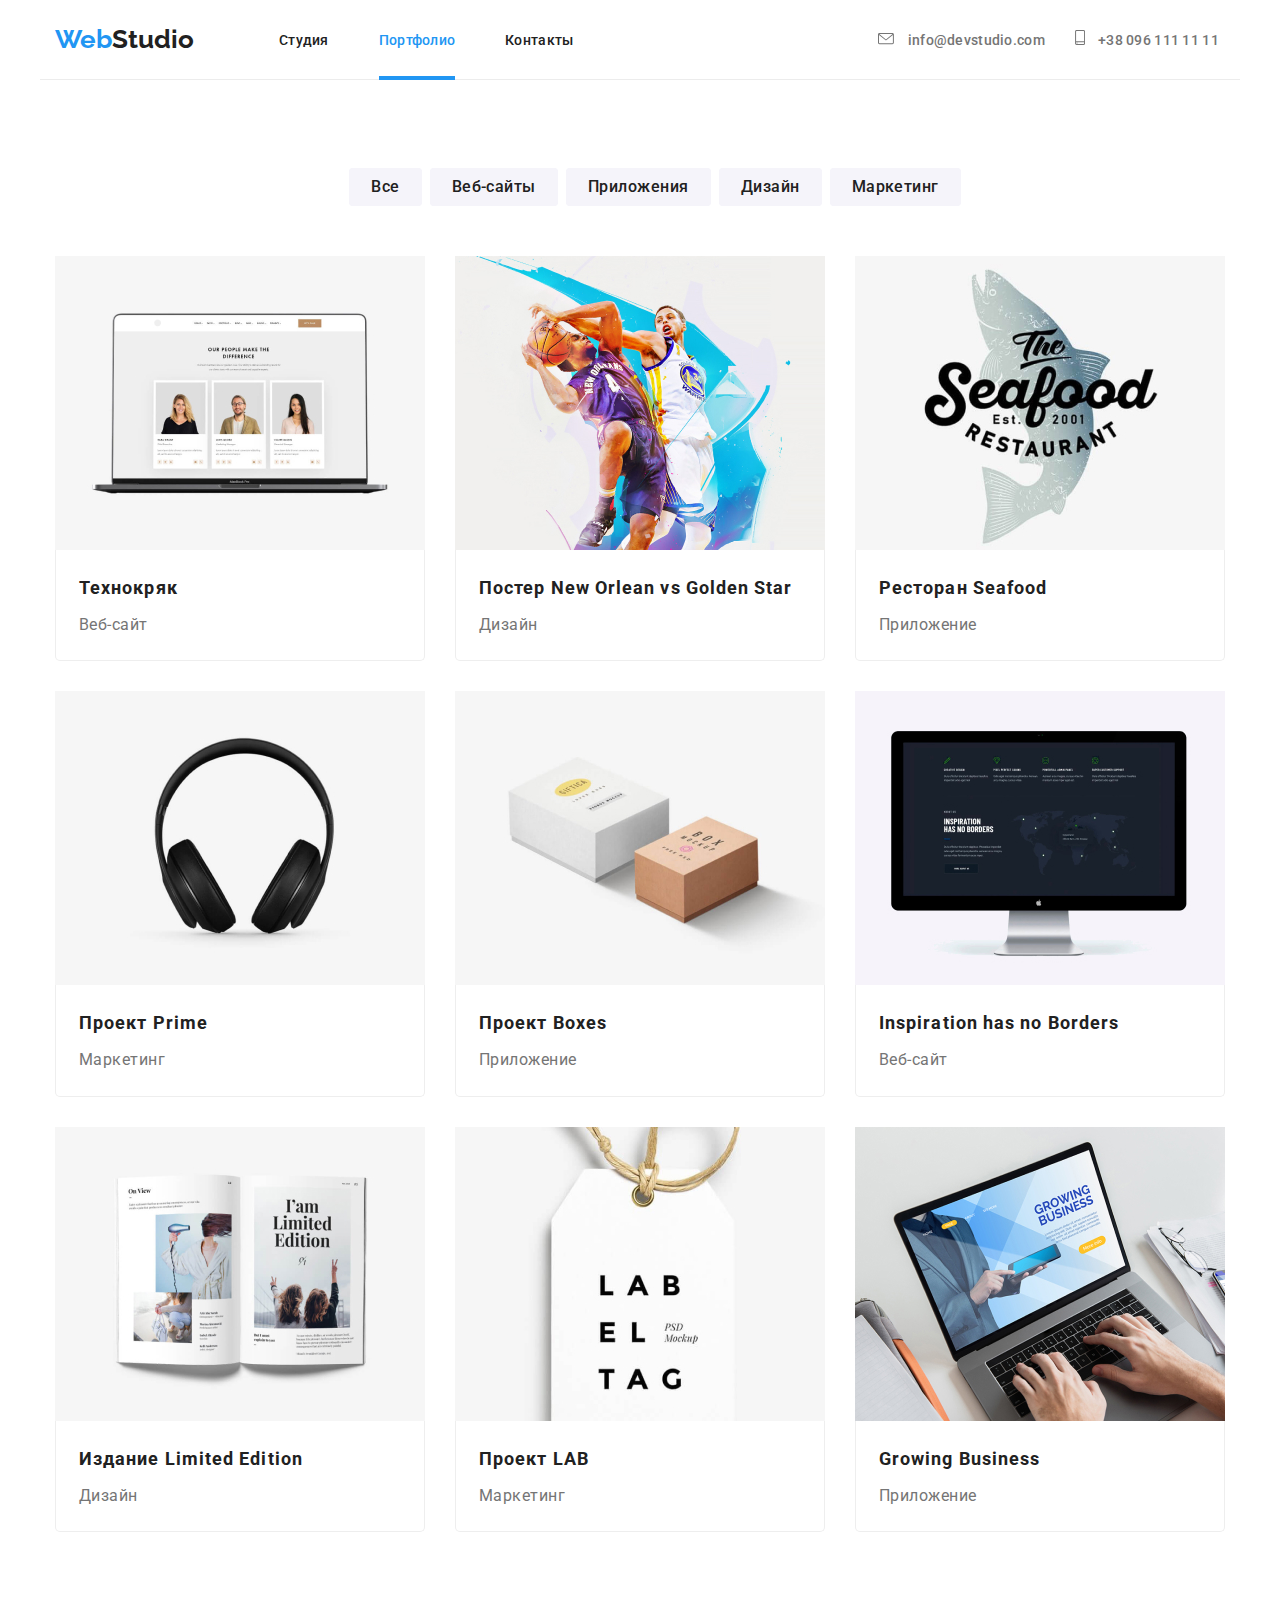
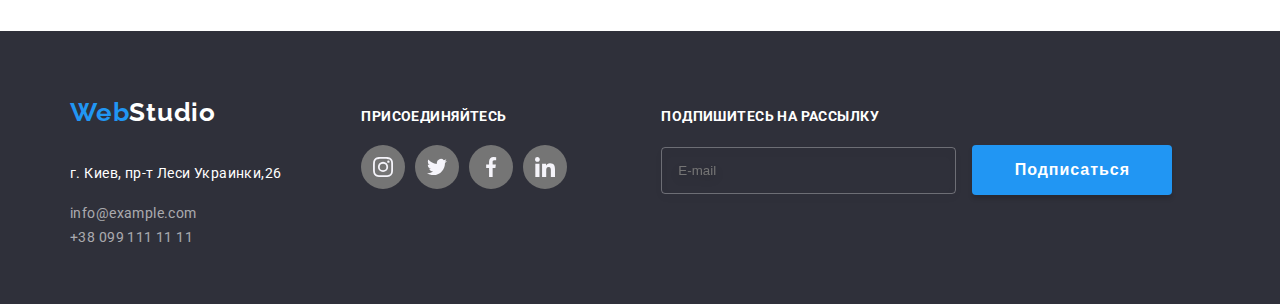
==== portfolio.html @ f596ae1c "Add files via upload" ====
<!DOCTYPE html>
<html lang="ru">
  <head>
    <meta charset="UTF-8" />
    <link rel="stylesheet" href="css/normalise.css" />
    <link rel="stylesheet" href="./css/style.css" />
    <meta name="viewport" content="width=device-width, initial-scale=1.0" />
    <title>WebStudio</title>
    <link
      href="https://fonts.googleapis.com/css2?family=Raleway:wght@700&family=Roboto:wght@500;700;900&display=swap"
      rel="stylesheet"
    />
  </head>

  <body>
    <header class="header container">
      <a class="logo" href="/"> <span class="web">Web</span>Studio </a>
      <nav>
        <ul class="nav-list-items">
          <li class="nav-element-1">
            <a class="nav-list" href="./index.html">Студия</a>
          </li>
          <li class="nav-element-2">
            <a class="nav-list-1" href="./portfolio.html">Портфолио</a>
          </li>
          <li class="nav-element-3">
            <a class="nav-list" href="">Контакты</a>
          </li>
        </ul>
      </nav>
      <ul class="contacts">
        <li class="contacts-element-1">
          <a class="info" href="">
            <svg class="icon-mail" width="16" height="12">
              <use href="./images/sprite.svg#icon-mail"></use>
            </svg>
            info@devstudio.com</a>
        </li>
        <li class="contacts-element-2">
          <a class="info" href="">
            <svg class="icon-smartphone" width="10" height="15">
              <use href="./images/sprite.svg#icon-smartphone"></use>
            </svg>
            +38 096 111 11 11</a>
        </li>
      </ul>
    </header>
    <main>
      <section class="section-portfolio">
        <div class="container-gallery">
          <h1 hidden>Галерея работ</h1>
          <ul class="filter-button-container">
            <li class="filter-button-item">
              <button class="filter-button" type="button">Все</button>
            </li>
            <li class="filter-button-item">
              <button class="filter-button" type="button">Веб-сайты</button>
            </li>
            <li class="filter-button-item">
              <button class="filter-button" type="button">Приложения</button>
            </li>
            <li class="filter-button-item">
              <button class="filter-button" type="button">Дизайн</button>
            </li>
            <li class="filter-button-item">
              <button class="filter-button" type="button">Маркетинг</button>
            </li>
          </ul>
          <ul class="gallery-list">
            <li class="list-work-item">
              <div class="img-gallery">
                <a class="link-work-element" href="">
                  <div class="img-gallery-element-before">
                    <img
                      class="img-work-element"
                      src="./images-2/port-0.jpg"
                      alt="Технокряк"
                      width="370"
                      height="294"
                    />
                    <div class="overlay-element">
                      <p class="list-work-text">
                        Технокряк это современная площадка распространения
                        коронавируса. Компании используют эту платформу для
                        цифрового шпионажа и атак на защищённые сервера
                        конкурентов.
                      </p>
                    </div>
                  </div>

                  <div class="gallery-element">
                    <h2 class="list-work-name">Технокряк</h2>
                    <p class="list-work-type">Веб-сайт</p>
                  </div>
                </a>
              </div>
            </li>
            <li class="list-work-item">
              <div class="img-gallery">
                <a class="link-work-element" href="">
                  <div class="img-gallery-element-before">
                    <img
                      class="img-work-element"
                      src="./images-2/port-1.jpg"
                      alt="Постер New Orlean vs Golden Star"
                      width="370"
                      height="294"
                    />
                    <div class="overlay-element">
                      <p class="list-work-text">
                        Технокряк это современная площадка распространения
                        коронавируса. Компании используют эту платформу для
                        цифрового шпионажа и атак на защищённые сервера
                        конкурентов.
                      </p>
                    </div>
                  </div>
                  <div class="gallery-element">
                    <h2 class="list-work-name">
                      Постер New Orlean vs Golden Star
                    </h2>
                    <p class="list-work-type">Дизайн</p>
                  </div>
                </a>
              </div>
            </li>
            <li class="list-work-item">
              <div class="img-gallery">
                <a class="link-work-element" href="">
                  <div class="img-gallery-element-before">
                    <img
                      class="img-work-element"
                      src="./images-2/port-2.jpg"
                      alt="Ресторан Seafood"
                      width="370"
                    />
                    <div class="overlay-element">
                      <p class="list-work-text">
                        Технокряк это современная площадка распространения
                        коронавируса. Компании используют эту платформу для
                        цифрового шпионажа и атак на защищённые сервера
                        конкурентов.
                      </p>
                    </div>
                  </div>
                  <div class="gallery-element">
                    <h2 class="list-work-name">Ресторан Seafood</h2>
                    <p class="list-work-type">Приложение</p>
                  </div>
                </a>
              </div>
            </li>
            <li class="list-work-item">
              <div class="img-gallery">
                <a class="link-work-element" href="">
                  <div class="img-gallery-element-before">
                    <img
                      class="img-work-element"
                      src="./images-2/port-3.jpg"
                      alt="Проект Prime"
                      width="370"
                    />
                    <div class="overlay-element">
                      <p class="list-work-text">
                        Технокряк это современная площадка распространения
                        коронавируса. Компании используют эту платформу для
                        цифрового шпионажа и атак на защищённые сервера
                        конкурентов.
                      </p>
                    </div>
                  </div>
                  <div class="gallery-element">
                    <h2 class="list-work-name">Проект Prime</h2>
                    <p class="list-work-type">Маркетинг</p>
                  </div>
                </a>
              </div>
            </li>
            <li class="list-work-item">
              <div class="img-gallery">
                <a class="link-work-element" href="">
                  <div class="img-gallery-element-before">
                    <img
                      class="img-work-element"
                      src="./images-2/port-4.jpg"
                      alt="Проект Boxes"
                      width="370"
                    />
                    <div class="overlay-element">
                      <p class="list-work-text">
                        Технокряк это современная площадка распространения
                        коронавируса. Компании используют эту платформу для
                        цифрового шпионажа и атак на защищённые сервера
                        конкурентов.
                      </p>
                    </div>
                  </div>
                  <div class="gallery-element">
                    <h2 class="list-work-name">Проект Boxes</h2>
                    <p class="list-work-type">Приложение</p>
                  </div>
                </a>
              </div>
            </li>
            <li class="list-work-item">
              <div class="img-gallery">
                <a class="link-work-element" href="">
                  <div class="img-gallery-element-before">
                    <img
                      class="img-work-element"
                      src="./images-2/port-5.jpg"
                      alt="Inspiration has no Borders"
                      width="370"
                    />
                    <div class="overlay-element">
                      <p class="list-work-text">
                        Технокряк это современная площадка распространения
                        коронавируса. Компании используют эту платформу для
                        цифрового шпионажа и атак на защищённые сервера
                        конкурентов.
                      </p>
                    </div>
                  </div>
                  <div class="gallery-element">
                    <h2 class="list-work-name" lang="en">
                      Inspiration has no Borders
                    </h2>
                    <p class="list-work-type">Веб-сайт</p>
                  </div>
                </a>
              </div>
            </li>
            <li class="list-work-item">
              <div class="img-gallery">
                <a class="link-work-element" href="">
                  <div class="img-gallery-element-before">
                    <img
                      class="img-work-element"
                      src="./images-2/port-6.jpg"
                      alt="Издание Limited Edition"
                      width="370"
                    />
                    <div class="overlay-element">
                      <p class="list-work-text">
                        Технокряк это современная площадка распространения
                        коронавируса. Компании используют эту платформу для
                        цифрового шпионажа и атак на защищённые сервера
                        конкурентов.
                      </p>
                    </div>
                  </div>
                  <div class="gallery-element">
                    <h2 class="list-work-name">Издание Limited Edition</h2>
                    <p class="list-work-type">Дизайн</p>
                  </div>
                </a>
              </div>
            </li>
            <li class="list-work-item">
              <div class="img-gallery">
                <a class="link-work-element" href="">
                  <div class="img-gallery-element-before">
                    <img
                      class="img-work-element"
                      src="./images-2/port-7.jpg"
                      alt="Проект LAB"
                      width="370"
                    />
                    <div class="overlay-element">
                      <p class="list-work-text">
                        Технокряк это современная площадка распространения
                        коронавируса. Компании используют эту платформу для
                        цифрового шпионажа и атак на защищённые сервера
                        конкурентов.
                      </p>
                    </div>
                  </div>
                  <div class="gallery-element">
                    <h2 class="list-work-name">Проект LAB</h2>
                    <p class="list-work-type">Маркетинг</p>
                  </div>
                </a>
              </div>
            </li>
            <li class="list-work-item">
              <div class="img-gallery">
                <a class="link-work-element" href="">
                  <div class="img-gallery-element-before">
                    <img
                      class="img-work-element"
                      src="./images-2/port-8.jpg"
                      alt="Growing Business"
                      width="370"
                    />
                    <div class="overlay-element">
                      <p class="list-work-text">
                        Технокряк это современная площадка распространения
                        коронавируса. Компании используют эту платформу для
                        цифрового шпионажа и атак на защищённые сервера
                        конкурентов.
                      </p>
                    </div>
                  </div>
                  <div class="gallery-element">
                    <h2 class="list-work-name" lang="en">Growing Business</h2>
                    <p class="list-work-type">Приложение</p>
                  </div>
                </a>
              </div>
            </li>
          </ul>
        </div>
      </section>
    </main>
    <footer class="background-footer">
      <div class="container-footer">
        <div class="address-item">
          <a class="logo-2" href="./index.html">
            <span class="web">Web</span>Studio
          </a>
          <address class="address-block">
            <p class="address">г. Киев, пр-т Леси Украинки,26</p>
            <ul class="contacts-footer-conteiner">
              <li><a class="contacts-footer" href=""> info@example.com</a></li>
              <li><a class="contacts-footer" href=""> +38 099 111 11 11</a></li>
            </ul>
          </address>
        </div>
        <div class="social-link-container">
          <b class="join-in">Присоединяйтесь</b>
          <!--Hero секция-->
          <ul class="social-link-list">
            <li class="active-social-link-footer">
              <a
                class="footer-social-link"
                href=""
                aria-label="Ссылка на Instagram"
              >
                <svg class="icon-footer">
                  <use href="./images/sprite.svg#icon-instagram"></use>
                </svg>
              </a>
            </li>
            <li class="active-social-link-footer">
              <a
                class="footer-social-link"
                href=""
                aria-label="Ссылка на Twitter"
              >
                <svg class="icon-footer">
                  <use href="./images/sprite.svg#icon-twitter"></use>
                </svg>
              </a>
            </li>
            <li class="active-social-link-footer">
              <a
                class="footer-social-link"
                href=""
                aria-label="Ссылка на Facebook"
              >
                <svg class="icon-footer">
                  <use href="./images/sprite.svg#icon-facebook"></use>
                </svg>
              </a>
            </li>
            <li class="active-social-link-footer">
              <a
                class="footer-social-link"
                href=""
                aria-label="Ссылка на LinkedIn"
                ><svg class="icon-footer">
                  <use href="./images/sprite.svg#icon-linkedin"></use>
                </svg>
              </a>
            </li>
          </ul>
        </div>
        <div class="subscribe-modal-form">
          <h2 class="join-in">Подпишитесь на рассылку</h2>
          <form class="contact-form-subscribe">
            <input type="email" name="user-email" placeholder="E-mail" class="email-subscribe">
            <button type="submit" class="contact-form-button">Подписаться</button>
          </form>
        </div>
      </div>
    </footer>
  </body>
</html>
---- css/normalise.css ----
/ *! normalize.css v8.0.1 | MIT Лицензия | github.com/necolas/normalize.css * /

/ * Документ
   ================================================== ======================== * /

/ **
 * 1. Исправьте высоту строки во всех браузерах.
 * 2. Запрет на изменение размера шрифта после изменения ориентации в iOS.
 * /

html {
  высота строки: 1,15; / * 1 * /
  -webkit-text-size-Adjust: 100%; / * 2 * /
}

/ * Разделы
   ================================================== ======================== * /

/ **
 * Удалите поля во всех браузерах.
 * /

тело {
  поле: 0;
}

/ **
 * Визуально отображать элемент `main` в IE.
 * /

основной {
  дисплей: блок;
}

/ **
 * Исправьте размер шрифта и поля для элементов `h1` в разделе` и
 контексты * article` в Chrome, Firefox и Safari.
 * /

h1 {
  размер шрифта: 2em;
  маржа: 0,67em 0;
}

/ * Группировка контента
   ================================================== ======================== * /

/ **
 * 1. Добавьте правильный размер окна в Firefox.
 * 2. Показать переполнение в Edge и IE.
 * /

час {
  размер блока: блок содержимого; / * 1 * /
  высота: 0; / * 1 * /
  переполнение: видимое; / * 2 * /
}

/ **
 * 1. Исправьте наследование и масштабирование размера шрифта во всех браузерах.
 * 2. Исправьте нечетный размер шрифта `em` во всех браузерах.
 * /

до {
  семейство шрифтов: monospace, monospace; / * 1 * /
  размер шрифта: 1em; / * 2 * /
}

/ * Семантика текстового уровня
   ================================================== ======================== * /

/ **
 * Удалить серый фон на активных ссылках в IE 10.
 * /

{
  цвет фона: прозрачный;
}

/ **
 * 1. Снимите нижнюю границу в Chrome 57-
 * 2. Добавьте правильное оформление текста в Chrome, Edge, IE, Opera и Safari.
 * /

abbr [title] {
  граница снизу: нет; / * 1 * /
  текстовое оформление: подчеркивание; / * 2 * /
  текстовое оформление: подчеркнуто пунктирной; / * 2 * /
}

/ **
 * Добавьте правильный вес шрифта в Chrome, Edge и Safari.
 * /

б,
сильный {
  Вес шрифта: смелее;
}

/ **
 * 1. Исправьте наследование и масштабирование размера шрифта во всех браузерах.
 * 2. Исправьте нечетный размер шрифта `em` во всех браузерах.
 * /

код,
KBD,
образец {
  семейство шрифтов: monospace, monospace; / * 1 * /
  размер шрифта: 1em; / * 2 * /
}

/ **
 * Добавьте правильный размер шрифта во всех браузерах.
 * /

маленький {
  размер шрифта: 80%;
}

/ **
 * Не допускайте, чтобы элементы `sub` и` sup` влияли на высоту строки в
 * все браузеры.
 * /

к югу,
sup {
  размер шрифта: 75%;
  высота строки: 0;
  положение: относительное;
  выравнивание по вертикали: базовая линия;
}

sub {
  низ: -0,25ем;
}

sup {
  верх: -0,5em;
}

/ * Встроенный контент
   ================================================== ======================== * /

/ **
 * Убрать границу с изображениями внутри ссылок в IE 10.
 * /

img {
  стиль границы: нет;
}

/ * Формы
   ================================================== ======================== * /

/ **
 * 1. Изменить стили шрифта во всех браузерах.
 * 2. Удалите поля в Firefox и Safari.
 * /

кнопка,
вход,
OPTGROUP,
Выбрать,
textarea {
  семейство шрифтов: наследовать; / * 1 * /
  размер шрифта: 100%; / * 1 * /
  высота строки: 1,15; / * 1 * /
  поле: 0; / * 2 * /
}

/ **
 * Показать переполнение в IE.
 * 1. Показать переполнение в Edge.
 * /

кнопка,
вход {/ * 1 * /
  переполнение: видимое;
}

/ **
 * Убрать наследование преобразования текста в Edge, Firefox и IE.
 * 1. Убрать наследование преобразования текста в Firefox.
 * /

кнопка,
выберите {/ * 1 * /
  преобразование текста: нет;
}

/ **
 * Исправьте невозможность стилизовать кликабельные типы в iOS и Safari.
 * /

кнопка,
[Тип = "кнопка"],
[Тип = "сброс"],
[type = "submit"] {
  -webkit-внешний вид: кнопка;
}

/ **
 * Удалите внутреннюю границу и отступы в Firefox.
 * /

Кнопка :: - Мос-фокус-внутренний,
[Тип = "кнопка"] :: - Мос-фокус-внутренний,
[Тип = "сброс"] :: - Мос-фокус-внутренний,
[type = "submit"] :: - moz-focus-inner {
  стиль границы: нет;
  отступы: 0;
}

/ **
 * Восстановите стили фокуса, не заданные предыдущим правилом.
 * /

Кнопка: -moz-focusring,
[Тип = "кнопка"]: - Мос-focusring,
[Тип = "сброс"]: - Мос-focusring,
[type = "submit"]: - moz-focusring {
  контур: 1px пунктирный ButtonText;
}

/ **
 * Исправьте отступы в Firefox.
 * /

fieldset {
  набивка: 0,35em 0,75em 0,625em;
}

/ **
 * 1. Исправьте перенос текста в Edge и IE.
 * 2. Исправьте наследование цвета от элементов `fieldset` в IE.
 * 3. Удалите отступы, чтобы разработчики не были пойманы, когда они обнуляют
 * `fieldset` элементы во всех браузерах.
 * /

легенда {
  размер коробки: бордюр; / * 1 * /
  цвет: наследовать; / * 2 * /
  дисплей: стол; / * 1 * /
  максимальная ширина: 100%; / * 1 * /
  отступы: 0; / * 3 * /
  пустое пространство: нормальное; / * 1 * /
}

/ **
 * Добавьте правильное вертикальное выравнивание в Chrome, Firefox и Opera.
 * /

прогресс {
  выравнивание по вертикали: базовая линия;
}

/ **
 * Удалите вертикальную полосу прокрутки по умолчанию в IE 10+.
 * /

textarea {
  переполнение: авто;
}

/ **
 * 1. Добавьте правильный размер окна в IE 10.
 * 2. Удалите отступы в IE 10.
 * /

[Тип = "флажок"],
[type = "radio"] {
  размер коробки: бордюр; / * 1 * /
  отступы: 0; / * 2 * /
}

/ **
 * Исправьте стиль курсора кнопок увеличения и уменьшения в Chrome.
 * /

[= Типа "число"] :: - WebKit-внутренн-спин-кнопка,
[type = "number"] :: - webkit-external-spin-button {
  высота: авто;
}

/ **
 * 1. Исправьте странный вид в Chrome и Safari.
 * 2. Исправьте стиль контура в Safari.
 * /

[type = "search"] {
  -webkit-внешний вид: текстовое поле; / * 1 * /
  смещение контура: -2px; / * 2 * /
}

/ **
 * Удалите внутренние отступы в Chrome и Safari на macOS.
 * /

[type = "search"] :: - webkit-search-украшение {
  внешний вид: нет;
}

/ **
 * 1. Исправьте невозможность стилизовать кликабельные типы в iOS и Safari.
 * 2. Измените свойства шрифта на «наследовать» в Safari.
 * /

:: - webkit-file-upload-button {
  -webkit-внешний вид: кнопка; / * 1 * /
  шрифт: наследовать; / * 2 * /
}

/ * Интерактивный
   ================================================== ======================== * /

/ *
 * Добавьте правильное отображение в Edge, IE 10+ и Firefox.
 * /

подробности {
  дисплей: блок;
}

/ *
 * Добавьте правильный дисплей во всех браузерах.
 * /

резюме {
  дисплей: элемент списка;
}

/ * Разное
   ================================================== ======================== * /

/ **
 * Добавьте правильный дисплей в IE 10+.
 * /

шаблон {
  дисплей: нет;
}

/ **
 * Добавьте правильный дисплей в IE 10.
 * /

[скрыто] {
  дисплей: нет;
}
---- css/style.css ----
/*main styles*/
:root {
  --primary-text-color: #757575;
  --primary-title-color: #212121;
  --accent-color: #2196f3;
  --primary-white-color: #ffffff;
  --footer-background-color: #2f303a;
  --secondary-white-color: #f5f4fa;
}
html {
  box-sizing: border-box;
}
*,
*::before,
*::after {
  box-sizing: border-box;
}
body {
  background-color: var(--primary-white-color);
  color: var(--primary-text-color);
  font-family: Roboto, sans-serif;
  margin-top: 0px;
  margin-left: 0px;
  margin-right: 0px;
  margin-bottom: 0px;
}
.header {
  align-items: center;
  height: 80px;
  border-bottom: 1px solid #ececec;
}

.info.icon-mail {
  padding: 0px;
  border: none;
  color: var(--primary-text-color);
  margin-right: 0px;
}
.icon-mail {
  fill: currentColor;
  margin-right: 10px;
}
.info:hover,
:focus {
  color: var(--accent-color);
  transition: transform 250ms cubic-bezier(0.4, 0, 0.2, 1);
}
.info.icon-smartphone {
  padding: 0px;
  border: none;
  color: var(--primary-text-color);
  margin-right: 0px;
}
.icon-smartphone {
  fill: currentColor;
  margin-right: 10px;
}
.container {
  margin-left: auto;
  margin-right: auto;
  padding-left: 15px;
  padding-right: 15px;
  display: flex;
  width: 1200px;
}
a {
  text-decoration: none;
}
h1,
h2 {
  font-style: normal;
  font-weight: bold;
}
.logo:hover,
.logo:focus {
  background-color: var(--primary-white-color);
  color: var(--accent-color);
}
.list {
  list-style: none;
}
.head-container {
  display: flex;
  height: 80px;
  justify-content: space-between;
}
.container-1 {
  display: flex;
  box-sizing: 294px;
  padding-left: 0px;
  padding-right: 0px;
  box-sizing: border-box;
  margin-left: auto;
  margin-right: auto;
}

.logo {
  font-family: Raleway;
  font-weight: bold;
  font-size: 26px;
  line-height: 1.19;
  color: var(--primary-title-color);
  margin-right: 85px;
  transition: all 250ms cubic-bezier(0.4, 0, 0.2, 1);
}
.web {
  color: #2196f3;
}
ul {
  list-style: none;
}
.nav-element-1,
.nav-element-2,
.nav-element-3 {
  display: inline-block;
}
.nav-element-1,
.nav-element-2 {
  margin-right: 50px;
}
.nav-list {
  font-weight: 500;
  font-size: 14px;
  line-height: 1.14;
  letter-spacing: 0.02em;
  color: var(--primary-title-color);
  transition: all 250ms cubic-bezier(0.4, 0, 0.2, 1);
  position: relative;
}
.nav-list:hover {
  color: var(--accent-color);
}
.nav-list:focus {
  background-color: #ffffff;
  color: var(--accent-color);
}
.nav-list-1:hover {
  color: var(--accent-color);
}
.nav-list-1:focus {
  background-color: #ffffff;
  color: var(--accent-color);
  transition: transform 250ms cubic-bezier(0.4, 0, 0.2, 1);
}
.nav-list-1,
.nav-list-2 {
  font-weight: 500;
  font-size: 14px;
  line-height: 1.14;
  letter-spacing: 0.02em;
  color: var(--accent-color);
  transition: all 250ms cubic-bezier(0.4, 0, 0.2, 1);
  position: relative;
}
.nav-list::after {
  content: "";
  display: block;
  width: 100%;
  height: 4px;
  background-color: var(--accent-color);
  margin-top: 27px;
  position: absolute;
  opacity: 0;
  transition: opacity 250ms cubic-bezier(0.4, 0, 0.2, 1);
}
.nav-list:hover::after {
  opacity: 1;
}
.nav-list-1::after {
  content: "";
  display: block;
  width: 100%;
  height: 4px;
  background-color: var(--accent-color);
  margin-top: 27px;
  position: absolute;
}
.nav-list-2::after {
  content: "";
  display: block;
  width: 100%;
  height: 4px;
  background-color: var(--accent-color);
  margin-top: 27px;
  position: absolute;
}
.nav-list-items {
  padding: 0px;
  margin-right: 305px;
  display: flex;
}
.contacts {
  margin-top: 0px;
  margin-bottom: 0px;
  padding: 0px;
  display: flex;
  flex-wrap: nowrap;
}
.contacts-footer {
}
.contacts-element-1,
.contacts-element-2 {
  display: inline-block;
}
.contacts-element-1 {
  margin-right: 30px;
}

.info {
  font-weight: 500;
  font-style: normal;
  font-size: 14px;
  line-height: 0.9;
  letter-spacing: 0.02em;
  color: var(--primary-text-color);
  transition: color 1250ms cubic-bezier(0.4, 0, 0.2, 1);
}
.info:hover {
  color: var(--accent-color);
}
.info:focus {
  background-color: #ffffff;
  color: var(--accent-color);
}

.container-1 {
  display: flex;
  flex-direction: column;
  align-items: center;
}
.section-1 {
  max-width: 1600px;
  height: 600px;
  margin-left: auto;
  margin-right: auto;
  background-image: linear-gradient(
      rgba(47, 48, 58, 0.8),
      rgba(47, 48, 58, 0.8)
    ),
    url("../images/background-index-img.jpg");
  background-repeat: no-repeat;
  background-position: center;
  background-size: cover;
}
.container-1 {
  width: 1200px;
  padding-left: 15px;
  padding-right: 15px;
  margin-left: auto;
  margin-right: auto;
  padding-bottom: 200px;
  padding-top: 200px;
}
.section-2 {
  padding-top: 94px;
}

.advantages-style {
  width: 1200px;
  padding-left: 15px;
  padding-right: 15px;
  display: flex;
  justify-content: center;
  margin-left: auto;
  margin-right: auto;
  margin-top: 0px;
  margin-bottom: 0px;
}
.advantages-style li h3::before {
  content: "";
  display: block;
  width: 270px;
  height: 120px;
  background-color: var(--secondary-white-color);
  background-position: center;
  background-repeat: no-repeat;
  border-radius: 4px;
  margin-bottom: 30px;
}
.advantages-card {
  width: 270px;
  display: inline-block;
  margin-top: 0px;
  margin-bottom: 0px;
}

.advantages-card:not(:last-child) {
  margin-right: 30px;
}
.icon-antena::before {
  background-image: url(../images/antenna_1.svg);
}
.icon-clock::before {
  background-image: url(../images/clock_1.svg);
}
.icon-diagrama::before {
  background-image: url(../images/diagram_1.svg);
}
.icon-astronaut::before {
  background-image: url(../images/astronaut_1.svg);
}
.index-title {
  color: var(--primary-white-color);
  font-weight: 900;
  font-size: 44px;
  line-height: 1.36;
  text-align: center;
  letter-spacing: 0.06em;
  text-transform: uppercase;
  margin-bottom: 30px;
  margin-top: 0px;
}
.link-services,
.contact-form-button,
.modal-form-btn-submit {
  background-color: var(--accent-color);
  min-width: 200px;
  min-height: 50px;
  box-shadow: 0px 4px 4px rgba(0, 0, 0, 0.15);
  border-radius: 4px;
  color: var(--primary-white-color);
  text-align: center;
  letter-spacing: 0.06em;
  line-height: 1.87;
  font-size: 16px;
  font-weight: 700;
}

.h3-advantages {
  font-size: 14px;
  line-height: 1.14;
  letter-spacing: 0.03em;
  text-transform: uppercase;
  color: var(--primary-title-color);
  margin-top: 0px;
  margin-bottom: 10px;
}
.about-advantages {
  font-size: 14px;
  line-height: 1.71;
  letter-spacing: 0.03em;
  margin-top: 0px;
  margin-bottom: 0px;
}
.advantages {
  width: 270px;
  align-items: center;
  padding-left: 0px;
  padding-right: 0px;
  padding-top: 0px;
}
.img-advantages {
  width: 70px;
}
.img {
  display: block;
}

.section-3 {
  padding-top: 94px;
  padding-bottom: 94px;
}

.container-3 {
  width: 1200px;
  padding-left: 15px;
  padding-right: 15px;
  margin-left: auto;
  margin-right: auto;
}

.main-info {
  font-weight: 700;
  font-size: 36px;
  line-height: 1.17;
  text-align: center;
  letter-spacing: 0.03em;
  color: var(--primary-title-color);
  width: 1200px;
  margin-top: 0px;
  margin-bottom: 0px;
  padding-bottom: 50px;
}

.main-style {
  margin-left: auto;
  margin-right: 0px;
  width: 1200px;
  padding-left: 15px;
  padding-right: 15px;
  display: flex;
  position: relative;
  margin-top: 0px;
  margin-bottom: 0px;
}
.container-4 {
  padding-top: 94px;
  padding-bottom: 94px;
  width: 1200px;
  padding-left: 15px;
  padding-right: 15px;
  margin-left: auto;
  margin-right: auto;
  display: flex;
  flex-direction: column;
}
.container-4 .team-item-container:not(:last-child) {
  margin-right: 30px;
}
.section-4 {
  background-color: var(--secondary-white-color);
}
.main-style {
  display: flex;
}
.team-item-container {
  width: 270px;
  display: inline-block;
  box-shadow: 0px 2px 1px rgba(0, 0, 0, 0.2), 0px 1px 1px rgba(0, 0, 0, 0.14),
    0px 1px 3px rgba(0, 0, 0, 0.12);
  border-radius: 0px 0px 4px 4px;
  background-color: var(--primary-white-color);
}
.team-item-container-images {
  margin-bottom: 30px;
}
.img-team-social-element {
  display: block;
  max-width: 100%;
  height: auto;
  margin-top: 28px;
  margin-bottom: 36px;
}
.img-services {
  position: relative;
}
.main-services {
  font-size: 14px;
  line-height: 1.14;
  text-align: center;
  letter-spacing: 0.03em;
  text-transform: uppercase;
  color: var(--primary-white-color);
  background: rgba(47, 48, 58, 0.8);
  padding-bottom: 27px;
  padding-top: 27px;
  margin-top: 0px;
  margin-bottom: 0px;
  display: flex;
  bottom: 50%;
  left: 50%;
  transform: translate(-50%);
  width: 370px;
  justify-content: center;
  position: absolute;
  bottom: 0;
}
.main-services-list {
  position: relative;
}
.main-services-list:not(:last-child) {
  margin-right: 30px;
}

.section-4 .main-style {
  display: flex;
  position: relative;
}
.team {
  font-size: 16px;
  line-height: 1.19;
  text-align: center;
  letter-spacing: 0.03em;
  color: var(--primary-title-color);
  font-weight: 500;
  margin-top: 0px;
  margin-bottom: 10px;
}
.position-team {
  font-size: 16px;
  line-height: 1.19;
  text-align: center;
  letter-spacing: 0.03em;
  color: var(--primary-text-color);
  margin-top: 0px;
  margin-bottom: 0px;
}
.list-social-network {
  display: flex;
  padding-right: 32px;
  padding-left: 32px;
  justify-content: space-evenly;
}
.active-social-link {
  display: flex;
  justify-content: center;
  align-items: center;
  width: 44px;
  height: 44px;
  border-radius: 50%;
  color: var(--primary-text-color);
  transition: background-color 250ms cubic-bezier(0.4, 0, 0.2, 1);
}
.active-social-link:hover,
.active-social-link:focus {
  background-color: var(--accent-color);
}
.icon-team {
  width: 20px;
  height: 20px;
  fill: currentColor;
  transition: color 250ms cubic-bezier(0.4, 0, 0.2, 1);
}
.icon-team:hover,
.icon-team:focus {
  color: var(--primary-white-color);
}
.logo-client {
  display: flex;
  justify-content: center;
  align-items: center;
  width: 170px;
  height: 90px;
  border: 1px solid #afb1b8;
  border-radius: 4px;
  color: var(--primary-text-color);
  transition: all 250ms cubic-bezier(0.4, 0, 0.2, 1);
}
.logo-client:hover,
.logo-client:focus {
  color: var(--accent-color);
  border-color: var(--accent-color);
  background-color: var(--primary-white-color);
}

.section-5 {
  padding-top: 94px;
  padding-bottom: 88px;
}
.clients-container {
  width: 1170px;
  padding-left: 15px;
  padding-right: 15px;
  margin-left: auto;
  margin-right: auto;
}
.list-clients {
  display: flex;
  justify-content: center;
  margin: 0px;
  width: 1200px;
  padding-right: 15px;
  padding-left: 15px;
}
.icon {
  fill: currentColor;
}
.icon:hover {
  color: var(--accent-color);
  transition: transform 250ms cubic-bezier(0.4, 0, 0.2, 1);
}
.client-item:not(:last-child) {
  margin-right: 30px;
}
.list-social-network {
  margin-top: 16px;
  margin-bottom: 24px;
}

.social-link-container {
  padding-top: 72px;
}
.address {
  display: inline-block;
  font-family: Roboto;
  font-style: normal;
  font-weight: normal;
  font-size: 14px;
  line-height: 1.71;
  letter-spacing: 0.03em;
  color: var(--primary-white-color);
  margin-bottom: 0px;
}
.address-item {
  flex-direction: column;
  justify-content: space-around;
  margin-right: 69px;
  margin-top: 66px;
  margin-bottom: 54px;
  width: 231px;
}

.background-footer {
  background-color: #2f303a;
}
.container-footer {
  width: 1170px;
  padding-right: 15px;
  padding-left: 15px;
  margin-right: auto;
  margin-left: auto;
  display: flex;
  align-items: baseline;
}
.address-block {
  margin-top: 20px;
  align-content: space-between;
}
.logo-2 {
  font-family: Raleway;
  font-weight: bold;
  font-size: 26px;
  line-height: 1.19;
  letter-spacing: 0.03em;
  color: var(--primary-white-color);
}
.logo-2:hover {
  background-color: var(--footer-background-color);
  color: var(--accent-color);
  transition: transform 250ms cubic-bezier(0.4, 0, 0.2, 1);
}
.logo-2:focus {
  background-color: var(--footer-background-color);
  color: var(--accent-color);
  transition: transform 250ms cubic-bezier(0.4, 0, 0.2, 1);
}
.contacts-footer-conteiner {
  padding-left: 0px;
  margin-bottom: 0px;
}

.active-social-link:hover,
:focus {
  color: var(--primary-white-color);
  background-color: var(--accent-color);
  transition: transform 250ms cubic-bezier(0.4, 0, 0.2, 1);
}
.social-link-list {
  display: flex;
  justify-content: center;
  align-items: center;
  padding: 0px;
  width: 206px;
  height: 44px;
}
.icon-footer {
  display: flex;
  justify-content: center;
  align-items: center;
}
.footer-social-link {
  width: 44px;
  height: 44px;
  border-radius: 50%;
  color: var(--secondary-white-color);
  background-color: var(--primary-text-color);
  display: flex;
  justify-content: center;
  align-items: center;
  transition: background-color 250ms cubic-bezier(0.4, 0, 0.2, 1);
}
.footer-social-link:hover,
:focus {
  background-color: var(--accent-color);
}
.active-social-link-footer:not(:last-child) {
  margin-right: 10px;
}
.social-link-list svg {
  width: 20px;
  height: 20px;
  fill: currentColor;
}
.contacts-footer {
  font-family: Roboto;
  font-style: normal;
  font-weight: normal;
  font-size: 14px;
  line-height: 1.71;
  letter-spacing: 0.03em;
  color: rgba(255, 255, 255, 0.6);
  transition: color 250ms cubic-bezier(0.4, 0, 0.2, 1);
}
.contacts-footer:hover,
.contacts-footer:focus {
  background-color: var(--footer-background-color);
  color: var(--accent-color);
}
.social-link-container {
  margin-top: 78px;
  margin-bottom: 94px;
  padding-top: 0px;
}
.join-in {
  display: block;
  font-size: 14px;
  line-height: 1.14;
  letter-spacing: 0.03em;
  text-transform: uppercase;
  color: var(--primary-white-color);
  margin-bottom: 20px;
}
.filter-button {
  font-family: Roboto;
  font-style: normal;
  font-weight: 500;
  font-size: 16px;
  line-height: 1.63;
  text-align: center;
  letter-spacing: 0.03em;
  background-color: #f5f4fa;
  color: var(--primary-title-color);
  border: 0px;
  padding-bottom: 6px;
  padding-top: 6px;
  padding-left: 22px;
  padding-right: 22px;
  border-radius: 4px;
  transition: all 250ms cubic-bezier(0.4, 0, 0.2, 1);
}
.filter-button-container {
  display: flex;
  justify-content: center;
  width: 1200px;
  padding-top: 0px;
  padding-bottom: 50px;
  margin-left: 0px;
  margin-right: 0px;
  margin-top: 0px;
  margin-bottom: 0px;
  padding-left: 0px;
}
.filter-button-item {
  background-color: var(--secondary-white-color);
  border-radius: 4px;
}

.filter-button-item:not(:last-child) {
  margin-right: 8px;
}

.filter-button:hover,
:focus {
  box-shadow: 0px 3px 1px rgba(0, 0, 0, 0.1), 0px 1px 2px rgba(0, 0, 0, 0.08),
    0px 2px 2px rgba(0, 0, 0, 0.12);
  background-color: var(--accent-color);
  color: var(--primary-white-color);
}
.list-work-name {
  font-size: 18px;
  line-height: 2;
  letter-spacing: 0.06em;
  color: var(--primary-title-color);
  margin-top: 0px;
  margin-bottom: 4px;
}
.list-work-type {
  font-size: 16px;
  line-height: 1.9;
  letter-spacing: 0.03em;
  color: var(--primary-text-color);
  margin-bottom: 0px;
  margin-top: 0px;
}
.list-work-text {
  font-style: normal;
  font-weight: normal;
  font-size: 18px;
  line-height: 1.55;
  letter-spacing: 0.03em;
  color: #ffffff;
  margin: 0;
  width: 100%;
}
.container-gallery {
  width: 1200px;
  padding-left: 15px;
  padding-right: 15px;
  margin-left: auto;
  margin-right: auto;
  margin-top: 0px;
  margin-bottom: 0px;
  padding-top: 88px;
  padding-bottom: 99px;
}

.list-work-element {
  width: 370px;
  margin: 15px;
  display: block;
}
.list-work-item:nth-child(3n) {
  margin-right: 0px;
}

.list-work-item {
  display: inline-block;
  width: 370px;
  margin-right: 30px;
  margin-bottom: 30px;
}
.list-work-item:hover,
:focus {
  box-shadow: 0px 1px 1px rgba(0, 0, 0, 0.12), 0px 4px 4px rgba(0, 0, 0, 0.06),
    1px 4px 6px rgba(0, 0, 0, 0.16);
}
.list-work-item:nth-last-child(-n + 3) {
  margin-bottom: 0px;
}
.gallery-element {
  border-right: 1px solid #eeeeee;
  border-left: 1px solid #eeeeee;
  border-bottom: 1px solid #eeeeee;
  box-sizing: border-box;
  border-bottom-left-radius: 5px;
  border-bottom-right-radius: 5px;
  width: 370px;
  padding-left: 23px;
  padding-right: 23px;
  padding-top: 20px;
  padding-bottom: 20px;
}
.gallery-list {
  margin-top: 0px;
  margin-bottom: 0px;
  margin-right: 0px;
  margin-left: 0px;
  display: flex;
  flex-wrap: wrap;
  padding-left: 0px;
  display: flex;
  flex-wrap: wrap;
  padding-top: 0px;
}

.img-gallery {
  margin-right: 0px;
  width: 370px;
}
.img-work-element {
  display: block;
}

.img-gallery-element-before {
  position: relative;
  overflow: hidden;
}
.img-gallery-element-before:hover .overlay-element {
  transform: translateY(0);
  background-color: var(--accent-color);
  display: flex;
  align-items: center;
  padding-left: 24px;
  padding-right: 24px;
  background-color: rgba(33, 150, 243, 0.9);
  box-shadow: 0px 1px 1px rgba(0, 0, 0, 0.12), 0px 4px 4px rgba(0, 0, 0, 0.06),
    1px 4px 6px rgba(0, 0, 0, 0.16);
}
.link-work-element:focus-within .overlay-element {
  transform: translateY(0);
  background-color: var(--accent-color);
  display: flex;
  align-items: center;
  padding-left: 24px;
  padding-right: 24px;
  background-color: rgba(33, 150, 243, 0.9);
  box-shadow: 0px 1px 1px rgba(0, 0, 0, 0.12), 0px 4px 4px rgba(0, 0, 0, 0.06),
    1px 4px 6px rgba(0, 0, 0, 0.16);
}
.overlay-element {
  position: absolute;
  top: 0;
  left: 0;
  width: 100%;
  height: 100%;
  transform: translateY(100%);
  transition: transform 250ms cubic-bezier(0.4, 0, 0.2, 1);
}
/*Модальное окно*/
.backdrop {
  position: fixed;
  top: 0;
  left: 0;
  height: 100%;
  width: 100%;
  background-color: rgba(0, 0, 0, 0.2);
  display: flex;
  align-items: center;
  justify-content: center;
  z-index: 1;
}
.backdrop.is-hidden {
  opacity: 0;
  pointer-events: none;
}
.modal {
  position: absolute;
  min-width: 528px;
  min-height: 581px;
  background-color: var(--primary-white-color);
  box-shadow: 0px 1px 3px rgba(0, 0, 0, 0.12), 0px 1px 1px rgba(0, 0, 0, 0.14),
    0px 2px 1px rgba(0, 0, 0, 0.2);
  border-radius: 4px;
  transform: scale;
  transform: scale(0.9) translate(-50%; -50%);
  transition: transform 250ms cubic-bezier(0.4, 0, 0.2, 1);
}

.backdrop.is-hidden.modal {
  transform: scale(1) translate(-50%; -50%);
}
.modal-form {
  display: flex;
  flex-direction: column;
  height: 581px;
  width: 528px;
  box-sizing: border-box;
}
.modal-titel {
  font-family: Roboto;
  font-style: normal;
  font-weight: bold;
  font-size: 20px;
  line-height: 23px;
  text-align: center;
  letter-spacing: 0.03em;
  color: var(--primary-title-color);
  margin-top: 40px;
  margin-bottom: 0px;
}
.modal-form-data {
  width: 448px;
  height: 324px;
  margin-left: 40px;
  margin-right: 40px;
  margin-top: 12px;
}
.modal-form-input {
  width: 448px;
  padding-left: 42px;
  height: 40px;
  margin-top: 4px;
  color: var(--primary-title-color);
}
.modal-form-input:focus {
  outline: none;
  filter: drop-shadow(0px 4px 4px rgba(0, 0, 0, 0.25));
  border-radius: 4px;
  border-color: var(--accent-color);
  background-color: var(--primary-white-color);
}
.modal-form-input:focus + .modal-form-svg-icon {
  fill: var(--accent-color);
}
.comment-input {
  height: 120px;
  padding-top: 12px;
  padding-left: 16px;
  margin-left: 0px;
}
.modal-label {
  font-family: Roboto;
  font-style: normal;
  font-weight: normal;
  font-size: 14px;
  line-height: 24px;
  letter-spacing: 0.03em;

  color: #757575;
}
.link-modal-policy {
  font-size: 14px;
  line-height: 24px;
  letter-spacing: 0.03em;
  text-decoration-line: underline;
  color: #2196f3;
}
.modal-form-btn-submit {
  width: 200px;
  height: 50px;
  margin-left: 124px;
  margin-top: 30px;
  border: none;
  margin-bottom: 40px;
}
.modal-form-svg-icon {
  position: absolute;
  top: 50%;
  left: 12px;
}
.modal-form-field {
  margin-bottom: 4px;
}
/*.modal-form-field-wrapper {
  position: relative;
  display: block;
}*/
.modal-form-policy {
  position: absolute;
  clip: rect(1px 1px 1px 1px);
  clip: rect(1px 1px 1px 1px);
  padding: 0;
  border: 0;
  height: 1px;
  width: 1px;
  overflow: hidden;
  margin-top: 0px;
  margin-left: 0px;
}
.modal-label::before {
  content: "";
  width: 16px;
  height: 15px;
  outline: 1px solid var(--primary-title-color);
  display: inline-block;
  margin-right: 8px;
}
.bnt-close-modal {
  background: url("../images/close-black-18dp.svg") 50% 50% no-repeat;
  background-size: contain;
  position: absolute;
  top: 0;
  right: 0;
  width: 18px;
  height: 18px;
  display: block;
  text-align: center;
  border: 1px solid rgba(0, 0, 0, 0.1);
}
.bnt-close-modal:hover {
  color: var(--accent-color);
}
.modal-form-policy:checked + .modal-label::before {
  background-image: url("../images/icon-check.svg");
  background-color: var(--accent-color);
  width: 16px;
  height: 15px;
}
.form-field {
  position: relative;
  margin-bottom: 10px;
}
.modal-form-input:focus + .modal-form-field,
.modal-form-input:not(:placeholder-shown) + .modal-form-field {
  transform: translateY(-50px);
}
/*Форма обратной связи в футере*/
.subscribe-modal-form {
  margin-left: 94px;
  display: flex;
  flex-wrap: wrap;
  width: 570px;
}
.email-subscribe {
  padding-top: 15px;
  padding-bottom: 15px;
  padding-left: 16px;
  width: 295px;
  border: 1px solid rgba(255, 255, 255, 0.3);
  box-sizing: border-box;
  filter: drop-shadow(0px 4px 4px rgba(0, 0, 0, 0.15));
  border-radius: 4px;
  background-color: transparent;
}
.contact-form-button {
  width: 200px;
  height: 50px;
  margin-left: 12px;
  border: none;
}
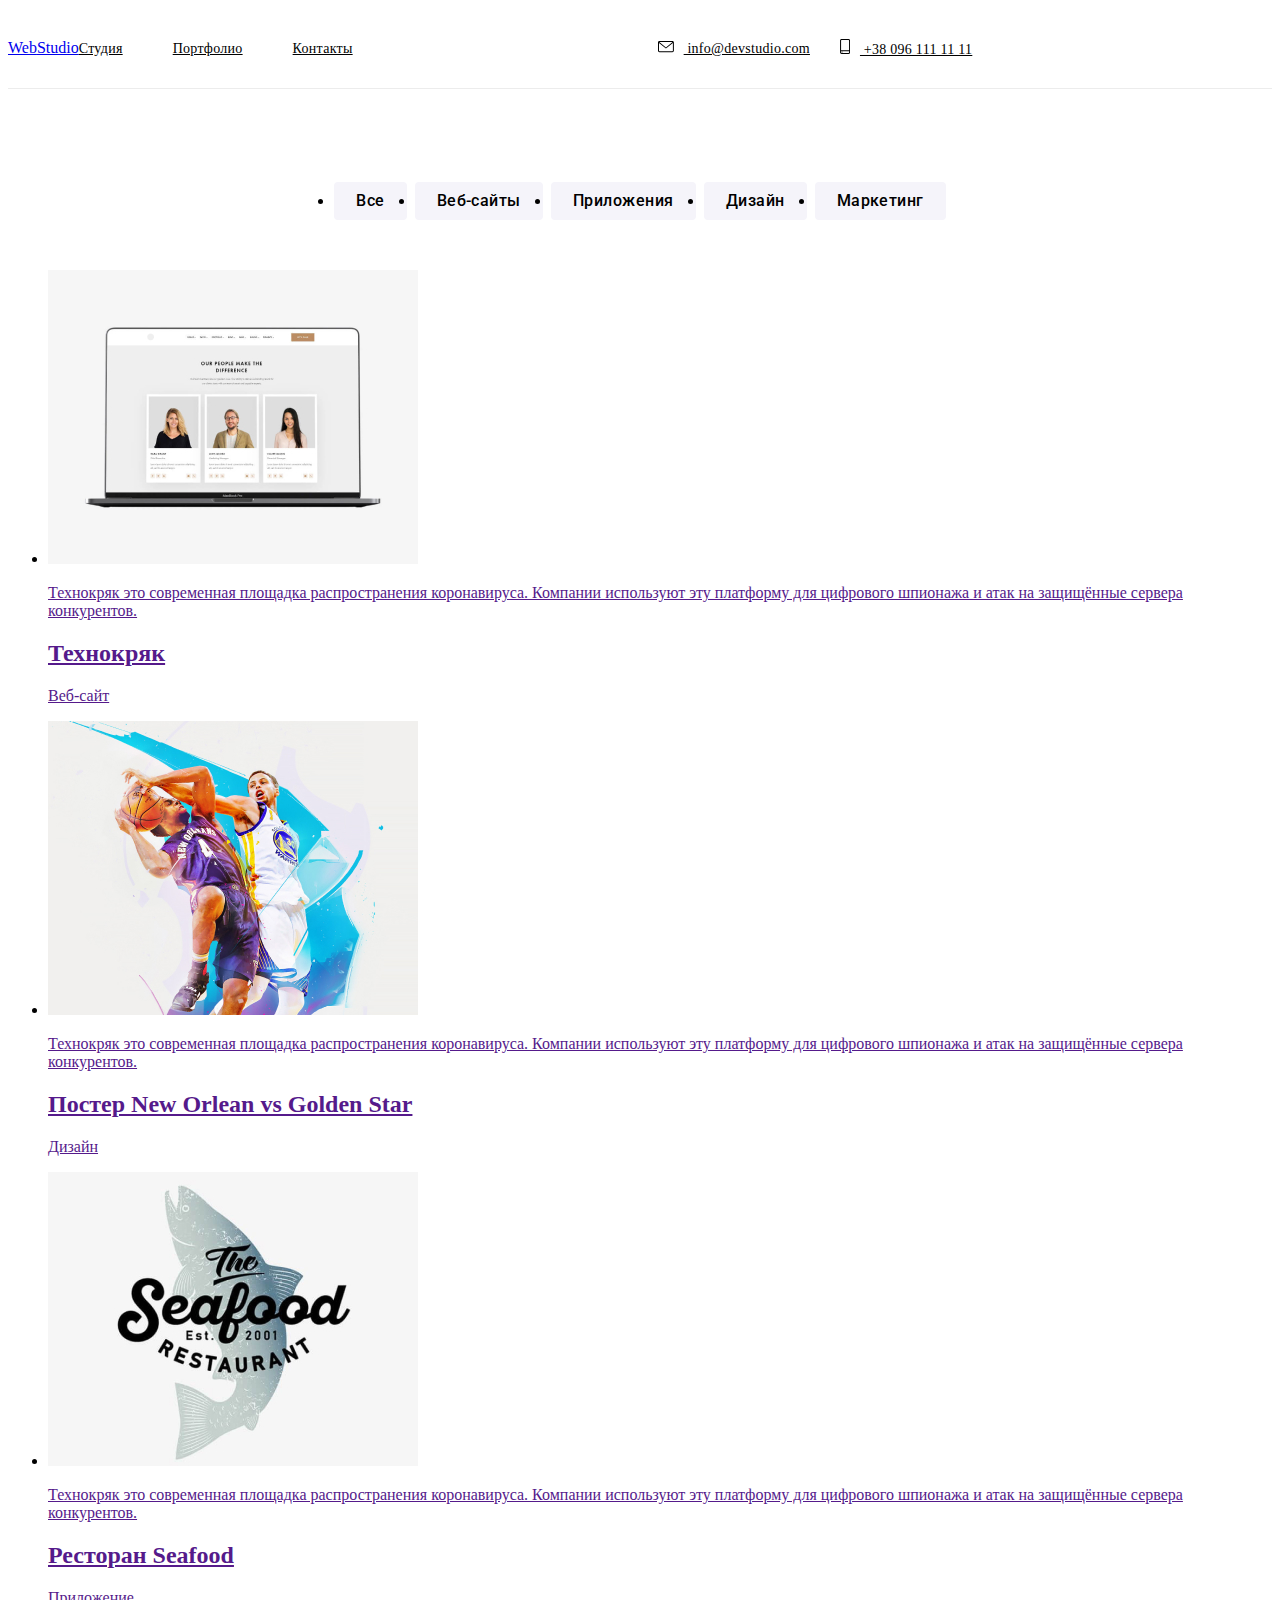
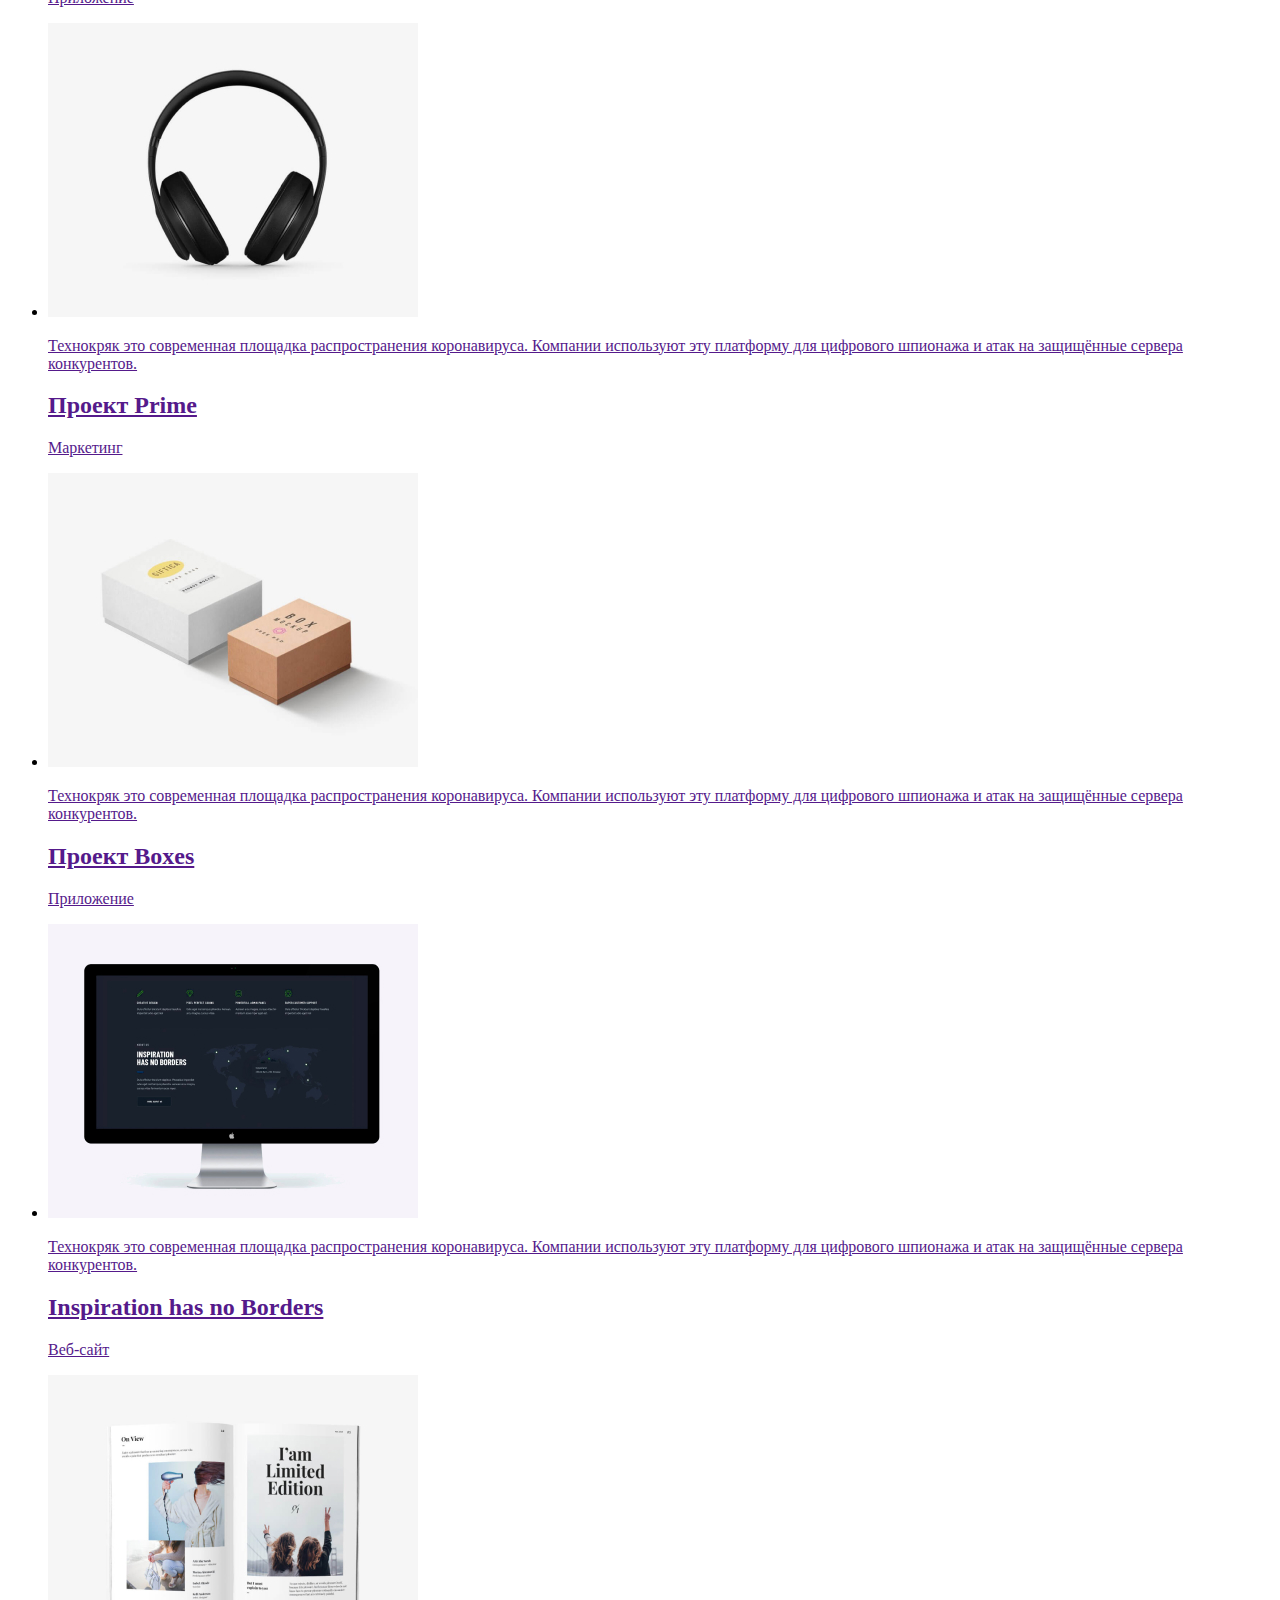
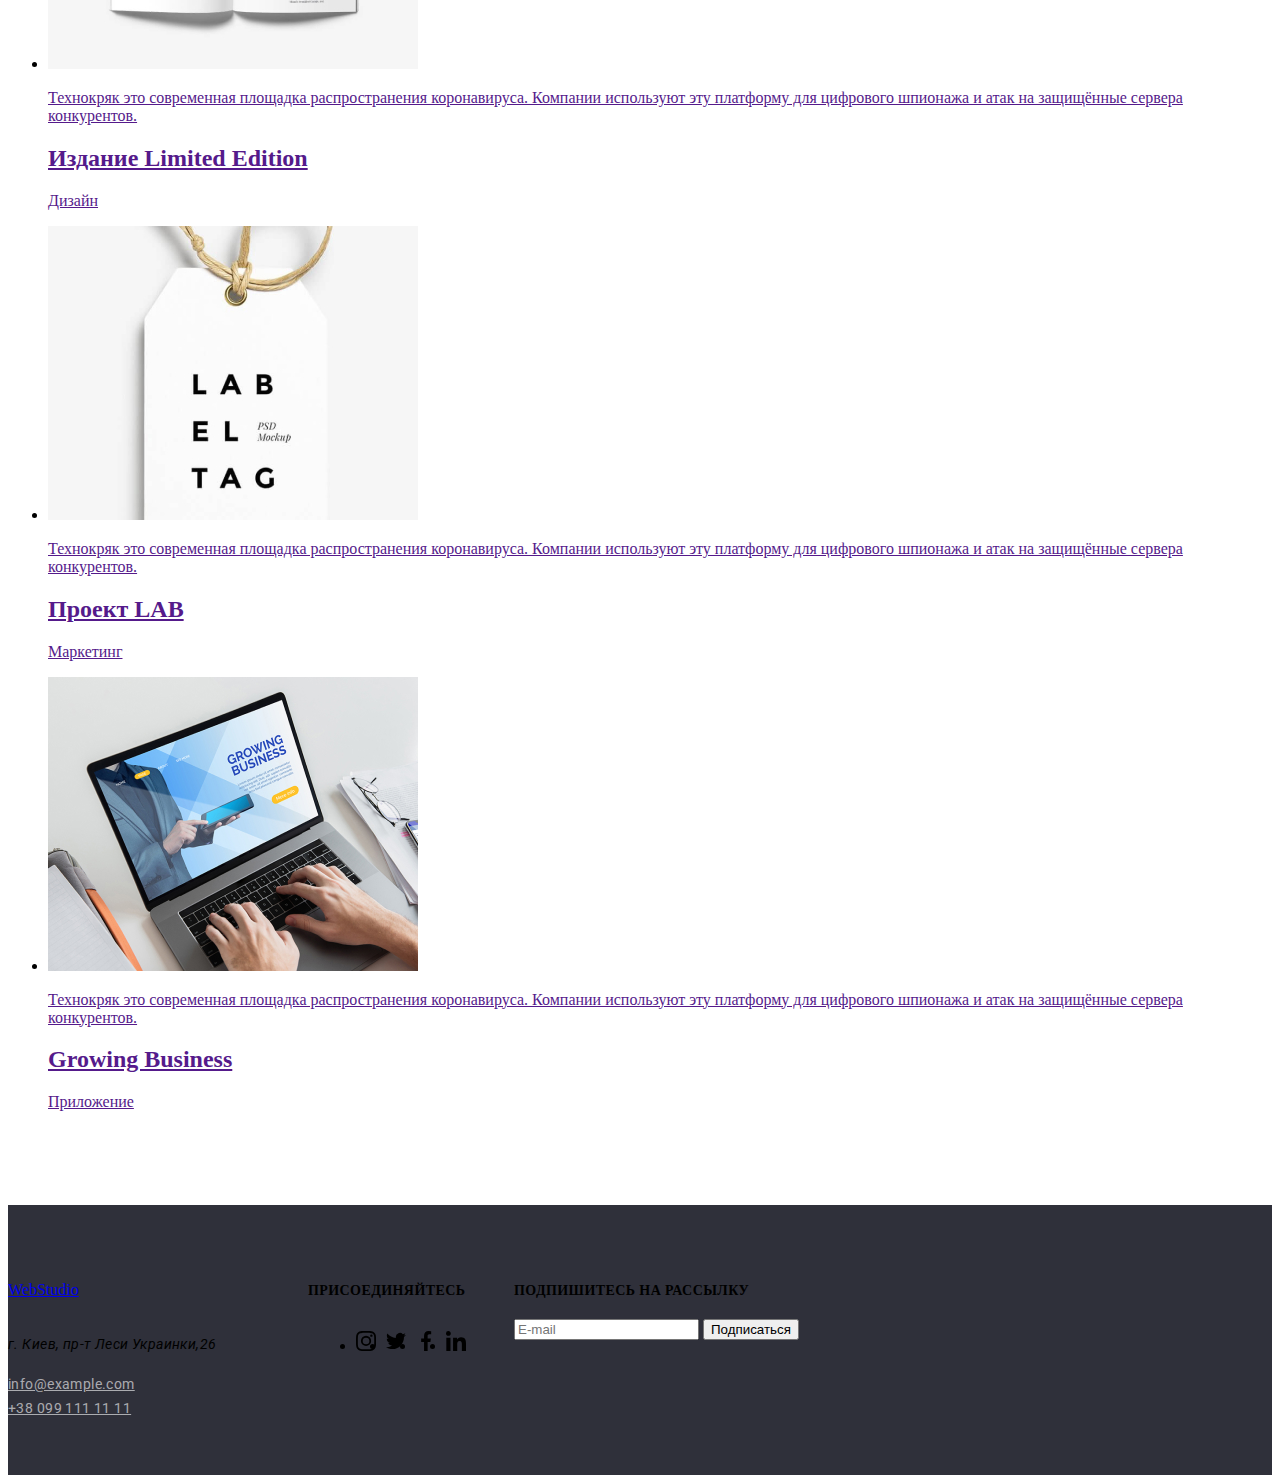
==== commit 6d6797d1: "Initial commit" ====
--- a/portfolio.html
+++ b/portfolio.html
@@ -1,388 +1,372 @@
-<!DOCTYPE html>
-<html lang="ru">
-  <head>
-    <meta charset="UTF-8" />
-    <link rel="stylesheet" href="css/normalise.css" />
-    <link rel="stylesheet" href="./css/style.css" />
-    <meta name="viewport" content="width=device-width, initial-scale=1.0" />
-    <title>WebStudio</title>
-    <link
-      href="https://fonts.googleapis.com/css2?family=Raleway:wght@700&family=Roboto:wght@500;700;900&display=swap"
-      rel="stylesheet"
-    />
-  </head>
-
-  <body>
-    <header class="header container">
-      <a class="logo" href="/"> <span class="web">Web</span>Studio </a>
-      <nav>
-        <ul class="nav-list-items">
-          <li class="nav-element-1">
-            <a class="nav-list" href="./index.html">Студия</a>
-          </li>
-          <li class="nav-element-2">
-            <a class="nav-list-1" href="./portfolio.html">Портфолио</a>
-          </li>
-          <li class="nav-element-3">
-            <a class="nav-list" href="">Контакты</a>
-          </li>
-        </ul>
-      </nav>
-      <ul class="contacts">
-        <li class="contacts-element-1">
-          <a class="info" href="">
-            <svg class="icon-mail" width="16" height="12">
-              <use href="./images/sprite.svg#icon-mail"></use>
-            </svg>
-            info@devstudio.com</a>
-        </li>
-        <li class="contacts-element-2">
-          <a class="info" href="">
-            <svg class="icon-smartphone" width="10" height="15">
-              <use href="./images/sprite.svg#icon-smartphone"></use>
-            </svg>
-            +38 096 111 11 11</a>
-        </li>
-      </ul>
-    </header>
-    <main>
-      <section class="section-portfolio">
-        <div class="container-gallery">
-          <h1 hidden>Галерея работ</h1>
-          <ul class="filter-button-container">
-            <li class="filter-button-item">
-              <button class="filter-button" type="button">Все</button>
-            </li>
-            <li class="filter-button-item">
-              <button class="filter-button" type="button">Веб-сайты</button>
-            </li>
-            <li class="filter-button-item">
-              <button class="filter-button" type="button">Приложения</button>
-            </li>
-            <li class="filter-button-item">
-              <button class="filter-button" type="button">Дизайн</button>
-            </li>
-            <li class="filter-button-item">
-              <button class="filter-button" type="button">Маркетинг</button>
-            </li>
-          </ul>
-          <ul class="gallery-list">
-            <li class="list-work-item">
-              <div class="img-gallery">
-                <a class="link-work-element" href="">
-                  <div class="img-gallery-element-before">
-                    <img
-                      class="img-work-element"
-                      src="./images-2/port-0.jpg"
-                      alt="Технокряк"
-                      width="370"
-                      height="294"
-                    />
-                    <div class="overlay-element">
-                      <p class="list-work-text">
-                        Технокряк это современная площадка распространения
-                        коронавируса. Компании используют эту платформу для
-                        цифрового шпионажа и атак на защищённые сервера
-                        конкурентов.
-                      </p>
-                    </div>
-                  </div>
-
-                  <div class="gallery-element">
-                    <h2 class="list-work-name">Технокряк</h2>
-                    <p class="list-work-type">Веб-сайт</p>
-                  </div>
-                </a>
-              </div>
-            </li>
-            <li class="list-work-item">
-              <div class="img-gallery">
-                <a class="link-work-element" href="">
-                  <div class="img-gallery-element-before">
-                    <img
-                      class="img-work-element"
-                      src="./images-2/port-1.jpg"
-                      alt="Постер New Orlean vs Golden Star"
-                      width="370"
-                      height="294"
-                    />
-                    <div class="overlay-element">
-                      <p class="list-work-text">
-                        Технокряк это современная площадка распространения
-                        коронавируса. Компании используют эту платформу для
-                        цифрового шпионажа и атак на защищённые сервера
-                        конкурентов.
-                      </p>
-                    </div>
-                  </div>
-                  <div class="gallery-element">
-                    <h2 class="list-work-name">
-                      Постер New Orlean vs Golden Star
-                    </h2>
-                    <p class="list-work-type">Дизайн</p>
-                  </div>
-                </a>
-              </div>
-            </li>
-            <li class="list-work-item">
-              <div class="img-gallery">
-                <a class="link-work-element" href="">
-                  <div class="img-gallery-element-before">
-                    <img
-                      class="img-work-element"
-                      src="./images-2/port-2.jpg"
-                      alt="Ресторан Seafood"
-                      width="370"
-                    />
-                    <div class="overlay-element">
-                      <p class="list-work-text">
-                        Технокряк это современная площадка распространения
-                        коронавируса. Компании используют эту платформу для
-                        цифрового шпионажа и атак на защищённые сервера
-                        конкурентов.
-                      </p>
-                    </div>
-                  </div>
-                  <div class="gallery-element">
-                    <h2 class="list-work-name">Ресторан Seafood</h2>
-                    <p class="list-work-type">Приложение</p>
-                  </div>
-                </a>
-              </div>
-            </li>
-            <li class="list-work-item">
-              <div class="img-gallery">
-                <a class="link-work-element" href="">
-                  <div class="img-gallery-element-before">
-                    <img
-                      class="img-work-element"
-                      src="./images-2/port-3.jpg"
-                      alt="Проект Prime"
-                      width="370"
-                    />
-                    <div class="overlay-element">
-                      <p class="list-work-text">
-                        Технокряк это современная площадка распространения
-                        коронавируса. Компании используют эту платформу для
-                        цифрового шпионажа и атак на защищённые сервера
-                        конкурентов.
-                      </p>
-                    </div>
-                  </div>
-                  <div class="gallery-element">
-                    <h2 class="list-work-name">Проект Prime</h2>
-                    <p class="list-work-type">Маркетинг</p>
-                  </div>
-                </a>
-              </div>
-            </li>
-            <li class="list-work-item">
-              <div class="img-gallery">
-                <a class="link-work-element" href="">
-                  <div class="img-gallery-element-before">
-                    <img
-                      class="img-work-element"
-                      src="./images-2/port-4.jpg"
-                      alt="Проект Boxes"
-                      width="370"
-                    />
-                    <div class="overlay-element">
-                      <p class="list-work-text">
-                        Технокряк это современная площадка распространения
-                        коронавируса. Компании используют эту платформу для
-                        цифрового шпионажа и атак на защищённые сервера
-                        конкурентов.
-                      </p>
-                    </div>
-                  </div>
-                  <div class="gallery-element">
-                    <h2 class="list-work-name">Проект Boxes</h2>
-                    <p class="list-work-type">Приложение</p>
-                  </div>
-                </a>
-              </div>
-            </li>
-            <li class="list-work-item">
-              <div class="img-gallery">
-                <a class="link-work-element" href="">
-                  <div class="img-gallery-element-before">
-                    <img
-                      class="img-work-element"
-                      src="./images-2/port-5.jpg"
-                      alt="Inspiration has no Borders"
-                      width="370"
-                    />
-                    <div class="overlay-element">
-                      <p class="list-work-text">
-                        Технокряк это современная площадка распространения
-                        коронавируса. Компании используют эту платформу для
-                        цифрового шпионажа и атак на защищённые сервера
-                        конкурентов.
-                      </p>
-                    </div>
-                  </div>
-                  <div class="gallery-element">
-                    <h2 class="list-work-name" lang="en">
-                      Inspiration has no Borders
-                    </h2>
-                    <p class="list-work-type">Веб-сайт</p>
-                  </div>
-                </a>
-              </div>
-            </li>
-            <li class="list-work-item">
-              <div class="img-gallery">
-                <a class="link-work-element" href="">
-                  <div class="img-gallery-element-before">
-                    <img
-                      class="img-work-element"
-                      src="./images-2/port-6.jpg"
-                      alt="Издание Limited Edition"
-                      width="370"
-                    />
-                    <div class="overlay-element">
-                      <p class="list-work-text">
-                        Технокряк это современная площадка распространения
-                        коронавируса. Компании используют эту платформу для
-                        цифрового шпионажа и атак на защищённые сервера
-                        конкурентов.
-                      </p>
-                    </div>
-                  </div>
-                  <div class="gallery-element">
-                    <h2 class="list-work-name">Издание Limited Edition</h2>
-                    <p class="list-work-type">Дизайн</p>
-                  </div>
-                </a>
-              </div>
-            </li>
-            <li class="list-work-item">
-              <div class="img-gallery">
-                <a class="link-work-element" href="">
-                  <div class="img-gallery-element-before">
-                    <img
-                      class="img-work-element"
-                      src="./images-2/port-7.jpg"
-                      alt="Проект LAB"
-                      width="370"
-                    />
-                    <div class="overlay-element">
-                      <p class="list-work-text">
-                        Технокряк это современная площадка распространения
-                        коронавируса. Компании используют эту платформу для
-                        цифрового шпионажа и атак на защищённые сервера
-                        конкурентов.
-                      </p>
-                    </div>
-                  </div>
-                  <div class="gallery-element">
-                    <h2 class="list-work-name">Проект LAB</h2>
-                    <p class="list-work-type">Маркетинг</p>
-                  </div>
-                </a>
-              </div>
-            </li>
-            <li class="list-work-item">
-              <div class="img-gallery">
-                <a class="link-work-element" href="">
-                  <div class="img-gallery-element-before">
-                    <img
-                      class="img-work-element"
-                      src="./images-2/port-8.jpg"
-                      alt="Growing Business"
-                      width="370"
-                    />
-                    <div class="overlay-element">
-                      <p class="list-work-text">
-                        Технокряк это современная площадка распространения
-                        коронавируса. Компании используют эту платформу для
-                        цифрового шпионажа и атак на защищённые сервера
-                        конкурентов.
-                      </p>
-                    </div>
-                  </div>
-                  <div class="gallery-element">
-                    <h2 class="list-work-name" lang="en">Growing Business</h2>
-                    <p class="list-work-type">Приложение</p>
-                  </div>
-                </a>
-              </div>
-            </li>
-          </ul>
-        </div>
-      </section>
-    </main>
-    <footer class="background-footer">
-      <div class="container-footer">
-        <div class="address-item">
-          <a class="logo-2" href="./index.html">
-            <span class="web">Web</span>Studio
-          </a>
-          <address class="address-block">
-            <p class="address">г. Киев, пр-т Леси Украинки,26</p>
-            <ul class="contacts-footer-conteiner">
-              <li><a class="contacts-footer" href=""> info@example.com</a></li>
-              <li><a class="contacts-footer" href=""> +38 099 111 11 11</a></li>
-            </ul>
-          </address>
-        </div>
-        <div class="social-link-container">
-          <b class="join-in">Присоединяйтесь</b>
-          <!--Hero секция-->
-          <ul class="social-link-list">
-            <li class="active-social-link-footer">
-              <a
-                class="footer-social-link"
-                href=""
-                aria-label="Ссылка на Instagram"
-              >
-                <svg class="icon-footer">
-                  <use href="./images/sprite.svg#icon-instagram"></use>
-                </svg>
-              </a>
-            </li>
-            <li class="active-social-link-footer">
-              <a
-                class="footer-social-link"
-                href=""
-                aria-label="Ссылка на Twitter"
-              >
-                <svg class="icon-footer">
-                  <use href="./images/sprite.svg#icon-twitter"></use>
-                </svg>
-              </a>
-            </li>
-            <li class="active-social-link-footer">
-              <a
-                class="footer-social-link"
-                href=""
-                aria-label="Ссылка на Facebook"
-              >
-                <svg class="icon-footer">
-                  <use href="./images/sprite.svg#icon-facebook"></use>
-                </svg>
-              </a>
-            </li>
-            <li class="active-social-link-footer">
-              <a
-                class="footer-social-link"
-                href=""
-                aria-label="Ссылка на LinkedIn"
-                ><svg class="icon-footer">
-                  <use href="./images/sprite.svg#icon-linkedin"></use>
-                </svg>
-              </a>
-            </li>
-          </ul>
-        </div>
-        <div class="subscribe-modal-form">
-          <h2 class="join-in">Подпишитесь на рассылку</h2>
-          <form class="contact-form-subscribe">
-            <input type="email" name="user-email" placeholder="E-mail" class="email-subscribe">
-            <button type="submit" class="contact-form-button">Подписаться</button>
-          </form>
-        </div>
-      </div>
-    </footer>
-  </body>
-</html>
+<!DOCTYPE html>
+<html lang="ru">
+  <head>
+    <meta charset="UTF-8" />
+    <link rel="stylesheet" href="css/normalise.css" />
+    <link rel="stylesheet" href="./css/porfolio.min.css" />
+    <meta name="viewport" content="width=device-width, initial-scale=1.0" />
+    <title>WebStudio</title>
+    <link
+      href="https://fonts.googleapis.com/css2?family=Raleway:wght@700&family=Roboto:wght@500;700;900&display=swap"
+      rel="stylesheet"
+    />
+  </head>
+
+  <body>
+    <header class="header container">
+      <a class="logo" href="/"> <span class="web">Web</span>Studio </a>
+      <nav>
+        <ul class="nav-list-items">
+          <li class="nav-element-1">
+            <a class="nav-list" href="./index.html">Студия</a>
+          </li>
+          <li class="nav-element-2">
+            <a class="nav-list-1" href="./portfolio.html">Портфолио</a>
+          </li>
+          <li class="nav-element-3">
+            <a class="nav-list" href="">Контакты</a>
+          </li>
+        </ul>
+      </nav>
+      <ul class="contacts">
+        <li class="contacts-element-1">
+          <a class="info" href="">
+            <svg class="icon-mail" width="16" height="12">
+              <use href="./images/sprite.svg#icon-mail"></use>
+            </svg>
+            info@devstudio.com</a>
+        </li>
+        <li class="contacts-element-2">
+          <a class="info" href="">
+            <svg class="icon-smartphone" width="10" height="15">
+              <use href="./images/sprite.svg#icon-smartphone"></use>
+            </svg>
+            +38 096 111 11 11</a>
+        </li>
+      </ul>
+    </header>
+    <main>
+      <section class="section-portfolio">
+        <div class="container">
+          <h1 hidden>Галерея работ</h1>
+          <ul class="filter-button-container">
+            <li class="filter-button-item">
+              <button class="filter-button" type="button">Все</button>
+            </li>
+            <li class="filter-button-item">
+              <button class="filter-button" type="button">Веб-сайты</button>
+            </li>
+            <li class="filter-button-item">
+              <button class="filter-button" type="button">Приложения</button>
+            </li>
+            <li class="filter-button-item">
+              <button class="filter-button" type="button">Дизайн</button>
+            </li>
+            <li class="filter-button-item">
+              <button class="filter-button" type="button">Маркетинг</button>
+            </li>
+          </ul>
+          <ul class="gallery-list">
+            <li class="list-work-item">
+              <div class="img-gallery">
+                <a class="link-work-element" href="">
+                  <div class="img-gallery-element-before">
+                    <img
+                      class="img-work-element"
+                      src="./images-2/port-0.jpg"
+                      alt="Технокряк"
+                      width="370"
+                      height="294"
+                    />
+                    <div class="overlay-element">
+                      <p class="list-work-text">
+                        Технокряк это современная площадка распространения
+                        коронавируса. Компании используют эту платформу для
+                        цифрового шпионажа и атак на защищённые сервера
+                        конкурентов.
+                      </p>
+                    </div>
+                  </div>
+
+                  <div class="gallery-element">
+                    <h2 class="list-work-name">Технокряк</h2>
+                    <p class="list-work-type">Веб-сайт</p>
+                  </div>
+                </a>
+              </div>
+            </li>
+            <li class="list-work-item">
+              <div class="img-gallery">
+                <a class="link-work-element" href="">
+                  <div class="img-gallery-element-before">
+                    <img
+                      class="img-work-element"
+                      src="./images-2/port-1.jpg"
+                      alt="Постер New Orlean vs Golden Star"
+                      width="370"
+                      height="294"
+                    />
+                    <div class="overlay-element">
+                      <p class="list-work-text">
+                        Технокряк это современная площадка распространения
+                        коронавируса. Компании используют эту платформу для
+                        цифрового шпионажа и атак на защищённые сервера
+                        конкурентов.
+                      </p>
+                    </div>
+                  </div>
+                  <div class="gallery-element">
+                    <h2 class="list-work-name">
+                      Постер New Orlean vs Golden Star
+                    </h2>
+                    <p class="list-work-type">Дизайн</p>
+                  </div>
+                </a>
+              </div>
+            </li>
+            <li class="list-work-item">
+              <div class="img-gallery">
+                <a class="link-work-element" href="">
+                  <div class="img-gallery-element-before">
+                    <img
+                      class="img-work-element"
+                      src="./images-2/port-2.jpg"
+                      alt="Ресторан Seafood"
+                      width="370"
+                    />
+                    <div class="overlay-element">
+                      <p class="list-work-text">
+                        Технокряк это современная площадка распространения
+                        коронавируса. Компании используют эту платформу для
+                        цифрового шпионажа и атак на защищённые сервера
+                        конкурентов.
+                      </p>
+                    </div>
+                  </div>
+                  <div class="gallery-element">
+                    <h2 class="list-work-name">Ресторан Seafood</h2>
+                    <p class="list-work-type">Приложение</p>
+                  </div>
+                </a>
+              </div>
+            </li>
+            <li class="list-work-item">
+              <div class="img-gallery">
+                <a class="link-work-element" href="">
+                  <div class="img-gallery-element-before">
+                    <img
+                      class="img-work-element"
+                      src="./images-2/port-3.jpg"
+                      alt="Проект Prime"
+                      width="370"
+                    />
+                    <div class="overlay-element">
+                      <p class="list-work-text">
+                        Технокряк это современная площадка распространения
+                        коронавируса. Компании используют эту платформу для
+                        цифрового шпионажа и атак на защищённые сервера
+                        конкурентов.
+                      </p>
+                    </div>
+                  </div>
+                  <div class="gallery-element">
+                    <h2 class="list-work-name">Проект Prime</h2>
+                    <p class="list-work-type">Маркетинг</p>
+                  </div>
+                </a>
+              </div>
+            </li>
+            <li class="list-work-item">
+              <div class="img-gallery">
+                <a class="link-work-element" href="">
+                  <div class="img-gallery-element-before">
+                    <img
+                      class="img-work-element"
+                      src="./images-2/port-4.jpg"
+                      alt="Проект Boxes"
+                      width="370"
+                    />
+                    <div class="overlay-element">
+                      <p class="list-work-text">
+                        Технокряк это современная площадка распространения
+                        коронавируса. Компании используют эту платформу для
+                        цифрового шпионажа и атак на защищённые сервера
+                        конкурентов.
+                      </p>
+                    </div>
+                  </div>
+                  <div class="gallery-element">
+                    <h2 class="list-work-name">Проект Boxes</h2>
+                    <p class="list-work-type">Приложение</p>
+                  </div>
+                </a>
+              </div>
+            </li>
+            <li class="list-work-item">
+              <div class="img-gallery">
+                <a class="link-work-element" href="">
+                  <div class="img-gallery-element-before">
+                    <img
+                      class="img-work-element"
+                      src="./images-2/port-5.jpg"
+                      alt="Inspiration has no Borders"
+                      width="370"
+                    />
+                    <div class="overlay-element">
+                      <p class="list-work-text">
+                        Технокряк это современная площадка распространения
+                        коронавируса. Компании используют эту платформу для
+                        цифрового шпионажа и атак на защищённые сервера
+                        конкурентов.
+                      </p>
+                    </div>
+                  </div>
+                  <div class="gallery-element">
+                    <h2 class="list-work-name" lang="en">
+                      Inspiration has no Borders
+                    </h2>
+                    <p class="list-work-type">Веб-сайт</p>
+                  </div>
+                </a>
+              </div>
+            </li>
+            <li class="list-work-item">
+              <div class="img-gallery">
+                <a class="link-work-element" href="">
+                  <div class="img-gallery-element-before">
+                    <img
+                      class="img-work-element"
+                      src="./images-2/port-6.jpg"
+                      alt="Издание Limited Edition"
+                      width="370"
+                    />
+                    <div class="overlay-element">
+                      <p class="list-work-text">
+                        Технокряк это современная площадка распространения
+                        коронавируса. Компании используют эту платформу для
+                        цифрового шпионажа и атак на защищённые сервера
+                        конкурентов.
+                      </p>
+                    </div>
+                  </div>
+                  <div class="gallery-element">
+                    <h2 class="list-work-name">Издание Limited Edition</h2>
+                    <p class="list-work-type">Дизайн</p>
+                  </div>
+                </a>
+              </div>
+            </li>
+            <li class="list-work-item">
+              <div class="img-gallery">
+                <a class="link-work-element" href="">
+                  <div class="img-gallery-element-before">
+                    <img
+                      class="img-work-element"
+                      src="./images-2/port-7.jpg"
+                      alt="Проект LAB"
+                      width="370"
+                    />
+                    <div class="overlay-element">
+                      <p class="list-work-text">
+                        Технокряк это современная площадка распространения
+                        коронавируса. Компании используют эту платформу для
+                        цифрового шпионажа и атак на защищённые сервера
+                        конкурентов.
+                      </p>
+                    </div>
+                  </div>
+                  <div class="gallery-element">
+                    <h2 class="list-work-name">Проект LAB</h2>
+                    <p class="list-work-type">Маркетинг</p>
+                  </div>
+                </a>
+              </div>
+            </li>
+            <li class="list-work-item">
+              <div class="img-gallery">
+                <a class="link-work-element" href="">
+                  <div class="img-gallery-element-before">
+                    <img
+                      class="img-work-element"
+                      src="./images-2/port-8.jpg"
+                      alt="Growing Business"
+                      width="370"
+                    />
+                    <div class="overlay-element">
+                      <p class="list-work-text">
+                        Технокряк это современная площадка распространения
+                        коронавируса. Компании используют эту платформу для
+                        цифрового шпионажа и атак на защищённые сервера
+                        конкурентов.
+                      </p>
+                    </div>
+                  </div>
+                  <div class="gallery-element">
+                    <h2 class="list-work-name" lang="en">Growing Business</h2>
+                    <p class="list-work-type">Приложение</p>
+                  </div>
+                </a>
+              </div>
+            </li>
+          </ul>
+        </div>
+      </section>
+    </main>
+<footer class="background-footer">
+  <div class="container container-footer">
+    <div class="address-item">
+      <a class="logo-2" href="./index.html">
+        <span class="web">Web</span>Studio
+      </a>
+      <address class="address-block">
+        <p class="address">г. Киев, пр-т Леси Украинки,26</p>
+        <ul class="contacts-footer-conteiner">
+          <li><a class="contacts-footer" href=""> info@example.com</a></li>
+          <li><a class="contacts-footer" href=""> +38 099 111 11 11</a></li>
+        </ul>
+      </address>
+    </div>
+    <div class="social-link-container">
+      <b class="join-in">Присоединяйтесь</b>
+      <!--Hero секция-->
+      <ul class="social-link-list">
+        <li class="active-social-link-footer">
+          <a class="footer-social-link" href="" aria-label="Ссылка на Instagram">
+            <svg class="icon-footer">
+              <use href="./images/sprite.svg#icon-instagram"></use>
+            </svg>
+          </a>
+        </li>
+        <li class="active-social-link-footer">
+          <a class="footer-social-link" href="" aria-label="Ссылка на Twitter">
+            <svg class="icon-footer">
+              <use href="./images/sprite.svg#icon-twitter"></use>
+            </svg>
+          </a>
+        </li>
+        <li class="active-social-link-footer">
+          <a class="footer-social-link" href="" aria-label="Ссылка на Facebook">
+            <svg class="icon-footer">
+              <use href="./images/sprite.svg#icon-facebook"></use>
+            </svg>
+          </a>
+        </li>
+        <li class="active-social-link-footer">
+          <a class="footer-social-link" href="" aria-label="Ссылка на LinkedIn"><svg class="icon-footer">
+              <use href="./images/sprite.svg#icon-linkedin"></use>
+            </svg>
+          </a>
+        </li>
+      </ul>
+    </div>
+    <div class="subscribe-modal-form">
+      <h2 class="join-in">Подпишитесь на рассылку</h2>
+      <form class="contact-form-subscribe">
+        <input type="email" name="user-email" placeholder="E-mail" class="email-subscribe">
+        <button type="submit" class="contact-form-button">Подписаться</button>
+      </form>
+    </div>
+  </div>
+</footer>
+  </body>
+</html>
--- a/css/porfolio.min.css
+++ b/css/porfolio.min.css
@@ -0,0 +1,2 @@
+.footer-social-link{color:var(--secondary-white-color);background-color:var(--primary-text-color)}.footer-social-link:hover,:focus{background-color:var(--accent-color)}.active-social-link-footer:not(:last-child){margin-right:10px}.social-link-container{padding-top:72px}.address{display:inline-block;font-family:Roboto;font-size:14px;line-height:1.71;letter-spacing:0.03em;color:var(--primary-white-color);margin-bottom:0px}.address-item{flex-direction:column;justify-content:space-around;margin-right:69px;margin-top:66px;margin-bottom:54px;width:231px}.background-footer{background-color:#2f303a}.container-footer{display:flex;align-items:baseline}.address-block{margin-top:20px;align-content:space-between}.contacts-footer-conteiner{padding-left:0px;margin-bottom:0px}.social-link-list{display:flex;justify-content:center;align-items:center;padding:0px;width:206px;height:44px}.icon-footer{display:flex;justify-content:center;align-items:center}.social-link-list svg{width:20px;height:20px;fill:currentColor}.contacts-footer{font-family:Roboto;font-style:normal;font-weight:normal;font-size:14px;line-height:1.71;letter-spacing:0.03em;color:rgba(255,255,255,0.6);transition:color 250ms cubic-bezier(0.4, 0, 0.2, 1)}.contacts-footer:hover,.contacts-footer:focus{background-color:var(--footer-background-color);color:var(--accent-color)}.social-link-container{margin-top:78px;margin-bottom:94px;padding-top:0px}.join-in{display:block;font-size:14px;line-height:1.14;letter-spacing:0.03em;text-transform:uppercase;color:var(--primary-white-color);margin-bottom:20px}.header{align-items:center;height:80px;border-bottom:1px solid #ececec;display:flex}.nav-list-items{padding:0px;margin-right:305px;display:flex}.nav-element-1,.nav-element-2,.nav-element-3{display:inline-block}.nav-element-1,.nav-element-2{margin-right:50px}.nav-list{font-weight:500;font-size:14px;line-height:1.14;letter-spacing:0.02em;color:var(--primary-title-color);transition:all 250ms cubic-bezier(0.4, 0, 0.2, 1);position:relative}.nav-list:hover{color:var(--accent-color)}.nav-list:focus{background-color:#ffffff;color:var(--accent-color)}.nav-list-1:hover{color:var(--accent-color)}.nav-list-1:focus{background-color:#ffffff;color:var(--accent-color);transition:transform 250ms cubic-bezier(0.4, 0, 0.2, 1)}.nav-list-1,.nav-list-2{font-weight:500;font-size:14px;line-height:1.14;letter-spacing:0.02em;color:var(--accent-color);transition:all 250ms cubic-bezier(0.4, 0, 0.2, 1);position:relative}.nav-list::after{content:"";display:block;width:100%;height:4px;background-color:var(--accent-color);margin-top:27px;position:absolute;opacity:0;transition:opacity 250ms cubic-bezier(0.4, 0, 0.2, 1)}.nav-list:hover::after{opacity:1}.nav-list-1::after{content:"";display:block;width:100%;height:4px;background-color:var(--accent-color);margin-top:27px;position:absolute}.nav-list-2::after{content:"";display:block;width:100%;height:4px;background-color:var(--accent-color);margin-top:27px;position:absolute}.contacts{margin-top:0px;margin-bottom:0px;padding:0px;display:flex;flex-wrap:nowrap}.info.icon-mail{padding:0px;border:none;color:var(--primary-text-color);margin-right:0px}.icon-mail{fill:currentColor;margin-right:10px}.info:hover,:focus{color:var(--accent-color);transition:transform 250ms cubic-bezier(0.4, 0, 0.2, 1)}.info.icon-smartphone{padding:0px;border:none;color:var(--primary-text-color);margin-right:0px}.icon-smartphone{fill:currentColor;margin-right:10px}.contacts-element-1,.contacts-element-2{display:inline-block}.contacts-element-1{margin-right:30px}.info{font-weight:500;font-style:normal;font-size:14px;line-height:0.9;letter-spacing:0.02em;color:var(--primary-text-color);transition:color 1250ms cubic-bezier(0.4, 0, 0.2, 1)}.info:hover{color:var(--accent-color)}.info:focus{background-color:#ffffff;color:var(--accent-color)}.filter-button{font-family:Roboto;font-style:normal;font-weight:500;font-size:16px;line-height:1.63;text-align:center;letter-spacing:0.03em;background-color:#f5f4fa;color:var(--primary-title-color);border:0px;padding-bottom:6px;padding-top:6px;padding-left:22px;padding-right:22px;border-radius:4px;transition:all 250ms cubic-bezier(0.4, 0, 0.2, 1)}.section-portfolio{margin-top:93px;margin-bottom:94px}.filter-button-container{display:flex;justify-content:center;padding-top:0px;padding-bottom:0px;margin-left:0px;margin-right:0px;margin-top:0px;margin-bottom:50px;padding-left:0px}.filter-button-item{background-color:var(--secondary-white-color);border-radius:4px}.filter-button-item:not(:last-child){margin-right:8px}.filter-button:hover,:focus{box-shadow:0px 3px 1px rgba(0,0,0,0.1),0px 1px 2px rgba(0,0,0,0.08),0px 2px 2px rgba(0,0,0,0.12);background-color:var(--accent-color);color:var(--primary-white-color)}
+/*# sourceMappingURL=porfolio.min.css.map */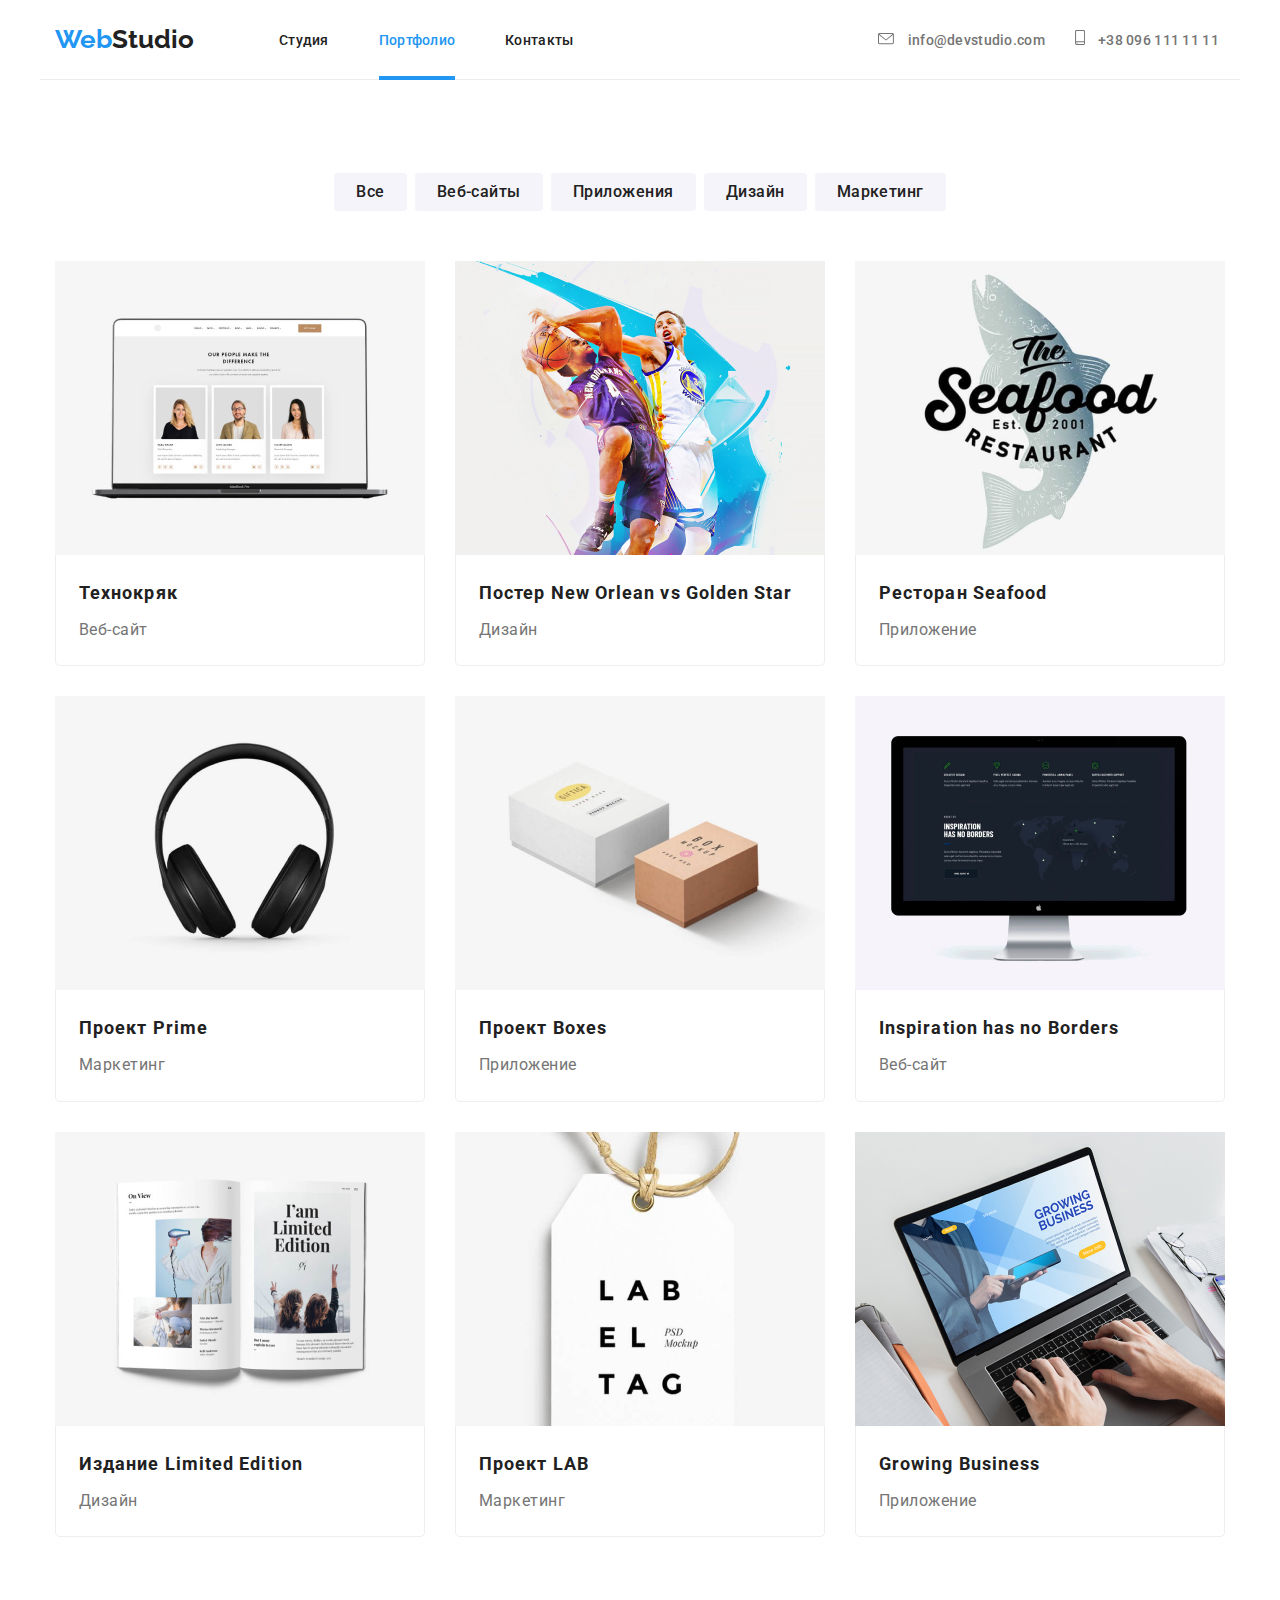
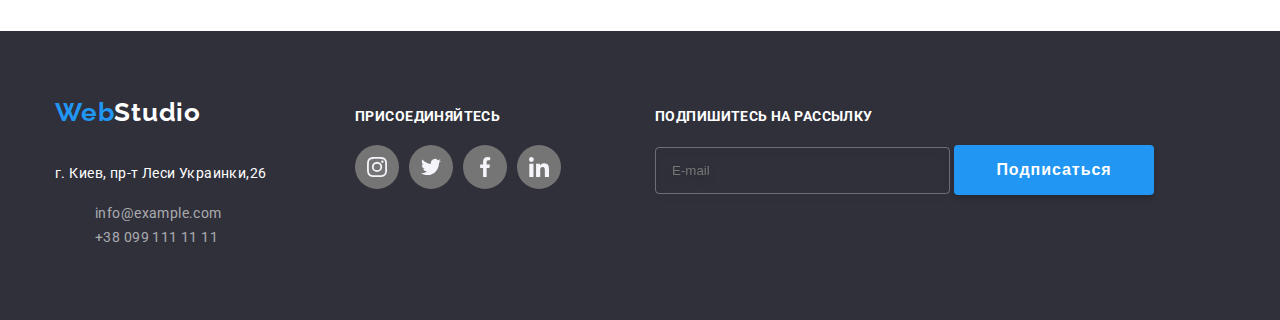
==== commit 3eae5776: "Sass оптимизация" ====
--- a/portfolio.html
+++ b/portfolio.html
@@ -331,28 +331,29 @@
       <!--Hero секция-->
       <ul class="social-link-list">
         <li class="active-social-link-footer">
-          <a class="footer-social-link" href="" aria-label="Ссылка на Instagram">
+          <a class="active-social-link footer-social-link" href="" aria-label="Ссылка на Instagram">
             <svg class="icon-footer">
               <use href="./images/sprite.svg#icon-instagram"></use>
             </svg>
           </a>
         </li>
         <li class="active-social-link-footer">
-          <a class="footer-social-link" href="" aria-label="Ссылка на Twitter">
+          <a class="active-social-link footer-social-link" href="" aria-label="Ссылка на Twitter">
             <svg class="icon-footer">
               <use href="./images/sprite.svg#icon-twitter"></use>
             </svg>
           </a>
         </li>
         <li class="active-social-link-footer">
-          <a class="footer-social-link" href="" aria-label="Ссылка на Facebook">
+          <a class="active-social-link footer-social-link" href="" aria-label="Ссылка на Facebook">
             <svg class="icon-footer">
               <use href="./images/sprite.svg#icon-facebook"></use>
             </svg>
           </a>
         </li>
         <li class="active-social-link-footer">
-          <a class="footer-social-link" href="" aria-label="Ссылка на LinkedIn"><svg class="icon-footer">
+          <a class="active-social-link footer-social-link" href="" aria-label="Ссылка на LinkedIn"><svg
+              class="icon-footer">
               <use href="./images/sprite.svg#icon-linkedin"></use>
             </svg>
           </a>
@@ -363,7 +364,7 @@
       <h2 class="join-in">Подпишитесь на рассылку</h2>
       <form class="contact-form-subscribe">
         <input type="email" name="user-email" placeholder="E-mail" class="email-subscribe">
-        <button type="submit" class="contact-form-button">Подписаться</button>
+        <button type="submit" class="modal-btn">Подписаться</button>
       </form>
     </div>
   </div>
--- a/css/normalise.css
+++ b/css/normalise.css
@@ -1,349 +1,349 @@
-/ *! normalize.css v8.0.1 | MIT Лицензия | github.com/necolas/normalize.css * /
-
-/ * Документ
-   ================================================== ======================== * /
-
-/ **
- * 1. Исправьте высоту строки во всех браузерах.
- * 2. Запрет на изменение размера шрифта после изменения ориентации в iOS.
- * /
-
-html {
-  высота строки: 1,15; / * 1 * /
-  -webkit-text-size-Adjust: 100%; / * 2 * /
-}
-
-/ * Разделы
-   ================================================== ======================== * /
-
-/ **
- * Удалите поля во всех браузерах.
- * /
-
-тело {
-  поле: 0;
-}
-
-/ **
- * Визуально отображать элемент `main` в IE.
- * /
-
-основной {
-  дисплей: блок;
-}
-
-/ **
- * Исправьте размер шрифта и поля для элементов `h1` в разделе` и
- контексты * article` в Chrome, Firefox и Safari.
- * /
-
-h1 {
-  размер шрифта: 2em;
-  маржа: 0,67em 0;
-}
-
-/ * Группировка контента
-   ================================================== ======================== * /
-
-/ **
- * 1. Добавьте правильный размер окна в Firefox.
- * 2. Показать переполнение в Edge и IE.
- * /
-
-час {
-  размер блока: блок содержимого; / * 1 * /
-  высота: 0; / * 1 * /
-  переполнение: видимое; / * 2 * /
-}
-
-/ **
- * 1. Исправьте наследование и масштабирование размера шрифта во всех браузерах.
- * 2. Исправьте нечетный размер шрифта `em` во всех браузерах.
- * /
-
-до {
-  семейство шрифтов: monospace, monospace; / * 1 * /
-  размер шрифта: 1em; / * 2 * /
-}
-
-/ * Семантика текстового уровня
-   ================================================== ======================== * /
-
-/ **
- * Удалить серый фон на активных ссылках в IE 10.
- * /
-
-{
-  цвет фона: прозрачный;
-}
-
-/ **
- * 1. Снимите нижнюю границу в Chrome 57-
- * 2. Добавьте правильное оформление текста в Chrome, Edge, IE, Opera и Safari.
- * /
-
-abbr [title] {
-  граница снизу: нет; / * 1 * /
-  текстовое оформление: подчеркивание; / * 2 * /
-  текстовое оформление: подчеркнуто пунктирной; / * 2 * /
-}
-
-/ **
- * Добавьте правильный вес шрифта в Chrome, Edge и Safari.
- * /
-
-б,
-сильный {
-  Вес шрифта: смелее;
-}
-
-/ **
- * 1. Исправьте наследование и масштабирование размера шрифта во всех браузерах.
- * 2. Исправьте нечетный размер шрифта `em` во всех браузерах.
- * /
-
-код,
-KBD,
-образец {
-  семейство шрифтов: monospace, monospace; / * 1 * /
-  размер шрифта: 1em; / * 2 * /
-}
-
-/ **
- * Добавьте правильный размер шрифта во всех браузерах.
- * /
-
-маленький {
-  размер шрифта: 80%;
-}
-
-/ **
- * Не допускайте, чтобы элементы `sub` и` sup` влияли на высоту строки в
- * все браузеры.
- * /
-
-к югу,
-sup {
-  размер шрифта: 75%;
-  высота строки: 0;
-  положение: относительное;
-  выравнивание по вертикали: базовая линия;
-}
-
-sub {
-  низ: -0,25ем;
-}
-
-sup {
-  верх: -0,5em;
-}
-
-/ * Встроенный контент
-   ================================================== ======================== * /
-
-/ **
- * Убрать границу с изображениями внутри ссылок в IE 10.
- * /
-
-img {
-  стиль границы: нет;
-}
-
-/ * Формы
-   ================================================== ======================== * /
-
-/ **
- * 1. Изменить стили шрифта во всех браузерах.
- * 2. Удалите поля в Firefox и Safari.
- * /
-
-кнопка,
-вход,
-OPTGROUP,
-Выбрать,
-textarea {
-  семейство шрифтов: наследовать; / * 1 * /
-  размер шрифта: 100%; / * 1 * /
-  высота строки: 1,15; / * 1 * /
-  поле: 0; / * 2 * /
-}
-
-/ **
- * Показать переполнение в IE.
- * 1. Показать переполнение в Edge.
- * /
-
-кнопка,
-вход {/ * 1 * /
-  переполнение: видимое;
-}
-
-/ **
- * Убрать наследование преобразования текста в Edge, Firefox и IE.
- * 1. Убрать наследование преобразования текста в Firefox.
- * /
-
-кнопка,
-выберите {/ * 1 * /
-  преобразование текста: нет;
-}
-
-/ **
- * Исправьте невозможность стилизовать кликабельные типы в iOS и Safari.
- * /
-
-кнопка,
-[Тип = "кнопка"],
-[Тип = "сброс"],
-[type = "submit"] {
-  -webkit-внешний вид: кнопка;
-}
-
-/ **
- * Удалите внутреннюю границу и отступы в Firefox.
- * /
-
-Кнопка :: - Мос-фокус-внутренний,
-[Тип = "кнопка"] :: - Мос-фокус-внутренний,
-[Тип = "сброс"] :: - Мос-фокус-внутренний,
-[type = "submit"] :: - moz-focus-inner {
-  стиль границы: нет;
-  отступы: 0;
-}
-
-/ **
- * Восстановите стили фокуса, не заданные предыдущим правилом.
- * /
-
-Кнопка: -moz-focusring,
-[Тип = "кнопка"]: - Мос-focusring,
-[Тип = "сброс"]: - Мос-focusring,
-[type = "submit"]: - moz-focusring {
-  контур: 1px пунктирный ButtonText;
-}
-
-/ **
- * Исправьте отступы в Firefox.
- * /
-
-fieldset {
-  набивка: 0,35em 0,75em 0,625em;
-}
-
-/ **
- * 1. Исправьте перенос текста в Edge и IE.
- * 2. Исправьте наследование цвета от элементов `fieldset` в IE.
- * 3. Удалите отступы, чтобы разработчики не были пойманы, когда они обнуляют
- * `fieldset` элементы во всех браузерах.
- * /
-
-легенда {
-  размер коробки: бордюр; / * 1 * /
-  цвет: наследовать; / * 2 * /
-  дисплей: стол; / * 1 * /
-  максимальная ширина: 100%; / * 1 * /
-  отступы: 0; / * 3 * /
-  пустое пространство: нормальное; / * 1 * /
-}
-
-/ **
- * Добавьте правильное вертикальное выравнивание в Chrome, Firefox и Opera.
- * /
-
-прогресс {
-  выравнивание по вертикали: базовая линия;
-}
-
-/ **
- * Удалите вертикальную полосу прокрутки по умолчанию в IE 10+.
- * /
-
-textarea {
-  переполнение: авто;
-}
-
-/ **
- * 1. Добавьте правильный размер окна в IE 10.
- * 2. Удалите отступы в IE 10.
- * /
-
-[Тип = "флажок"],
-[type = "radio"] {
-  размер коробки: бордюр; / * 1 * /
-  отступы: 0; / * 2 * /
-}
-
-/ **
- * Исправьте стиль курсора кнопок увеличения и уменьшения в Chrome.
- * /
-
-[= Типа "число"] :: - WebKit-внутренн-спин-кнопка,
-[type = "number"] :: - webkit-external-spin-button {
-  высота: авто;
-}
-
-/ **
- * 1. Исправьте странный вид в Chrome и Safari.
- * 2. Исправьте стиль контура в Safari.
- * /
-
-[type = "search"] {
-  -webkit-внешний вид: текстовое поле; / * 1 * /
-  смещение контура: -2px; / * 2 * /
-}
-
-/ **
- * Удалите внутренние отступы в Chrome и Safari на macOS.
- * /
-
-[type = "search"] :: - webkit-search-украшение {
-  внешний вид: нет;
-}
-
-/ **
- * 1. Исправьте невозможность стилизовать кликабельные типы в iOS и Safari.
- * 2. Измените свойства шрифта на «наследовать» в Safari.
- * /
-
-:: - webkit-file-upload-button {
-  -webkit-внешний вид: кнопка; / * 1 * /
-  шрифт: наследовать; / * 2 * /
-}
-
-/ * Интерактивный
-   ================================================== ======================== * /
-
-/ *
- * Добавьте правильное отображение в Edge, IE 10+ и Firefox.
- * /
-
-подробности {
-  дисплей: блок;
-}
-
-/ *
- * Добавьте правильный дисплей во всех браузерах.
- * /
-
-резюме {
-  дисплей: элемент списка;
-}
-
-/ * Разное
-   ================================================== ======================== * /
-
-/ **
- * Добавьте правильный дисплей в IE 10+.
- * /
-
-шаблон {
-  дисплей: нет;
-}
-
-/ **
- * Добавьте правильный дисплей в IE 10.
- * /
-
-[скрыто] {
-  дисплей: нет;
+/ *! normalize.css v8.0.1 | MIT Лицензия | github.com/necolas/normalize.css * /
+
+/ * Документ
+   ================================================== ======================== * /
+
+/ **
+ * 1. Исправьте высоту строки во всех браузерах.
+ * 2. Запрет на изменение размера шрифта после изменения ориентации в iOS.
+ * /
+
+html {
+  высота строки: 1,15; / * 1 * /
+  -webkit-text-size-Adjust: 100%; / * 2 * /
+}
+
+/ * Разделы
+   ================================================== ======================== * /
+
+/ **
+ * Удалите поля во всех браузерах.
+ * /
+
+тело {
+  поле: 0;
+}
+
+/ **
+ * Визуально отображать элемент `main` в IE.
+ * /
+
+основной {
+  дисплей: блок;
+}
+
+/ **
+ * Исправьте размер шрифта и поля для элементов `h1` в разделе` и
+ контексты * article` в Chrome, Firefox и Safari.
+ * /
+
+h1 {
+  размер шрифта: 2em;
+  маржа: 0,67em 0;
+}
+
+/ * Группировка контента
+   ================================================== ======================== * /
+
+/ **
+ * 1. Добавьте правильный размер окна в Firefox.
+ * 2. Показать переполнение в Edge и IE.
+ * /
+
+час {
+  размер блока: блок содержимого; / * 1 * /
+  высота: 0; / * 1 * /
+  переполнение: видимое; / * 2 * /
+}
+
+/ **
+ * 1. Исправьте наследование и масштабирование размера шрифта во всех браузерах.
+ * 2. Исправьте нечетный размер шрифта `em` во всех браузерах.
+ * /
+
+до {
+  семейство шрифтов: monospace, monospace; / * 1 * /
+  размер шрифта: 1em; / * 2 * /
+}
+
+/ * Семантика текстового уровня
+   ================================================== ======================== * /
+
+/ **
+ * Удалить серый фон на активных ссылках в IE 10.
+ * /
+
+{
+  цвет фона: прозрачный;
+}
+
+/ **
+ * 1. Снимите нижнюю границу в Chrome 57-
+ * 2. Добавьте правильное оформление текста в Chrome, Edge, IE, Opera и Safari.
+ * /
+
+abbr [title] {
+  граница снизу: нет; / * 1 * /
+  текстовое оформление: подчеркивание; / * 2 * /
+  текстовое оформление: подчеркнуто пунктирной; / * 2 * /
+}
+
+/ **
+ * Добавьте правильный вес шрифта в Chrome, Edge и Safari.
+ * /
+
+б,
+сильный {
+  Вес шрифта: смелее;
+}
+
+/ **
+ * 1. Исправьте наследование и масштабирование размера шрифта во всех браузерах.
+ * 2. Исправьте нечетный размер шрифта `em` во всех браузерах.
+ * /
+
+код,
+KBD,
+образец {
+  семейство шрифтов: monospace, monospace; / * 1 * /
+  размер шрифта: 1em; / * 2 * /
+}
+
+/ **
+ * Добавьте правильный размер шрифта во всех браузерах.
+ * /
+
+маленький {
+  размер шрифта: 80%;
+}
+
+/ **
+ * Не допускайте, чтобы элементы `sub` и` sup` влияли на высоту строки в
+ * все браузеры.
+ * /
+
+к югу,
+sup {
+  размер шрифта: 75%;
+  высота строки: 0;
+  положение: относительное;
+  выравнивание по вертикали: базовая линия;
+}
+
+sub {
+  низ: -0,25ем;
+}
+
+sup {
+  верх: -0,5em;
+}
+
+/ * Встроенный контент
+   ================================================== ======================== * /
+
+/ **
+ * Убрать границу с изображениями внутри ссылок в IE 10.
+ * /
+
+img {
+  стиль границы: нет;
+}
+
+/ * Формы
+   ================================================== ======================== * /
+
+/ **
+ * 1. Изменить стили шрифта во всех браузерах.
+ * 2. Удалите поля в Firefox и Safari.
+ * /
+
+кнопка,
+вход,
+OPTGROUP,
+Выбрать,
+textarea {
+  семейство шрифтов: наследовать; / * 1 * /
+  размер шрифта: 100%; / * 1 * /
+  высота строки: 1,15; / * 1 * /
+  поле: 0; / * 2 * /
+}
+
+/ **
+ * Показать переполнение в IE.
+ * 1. Показать переполнение в Edge.
+ * /
+
+кнопка,
+вход {/ * 1 * /
+  переполнение: видимое;
+}
+
+/ **
+ * Убрать наследование преобразования текста в Edge, Firefox и IE.
+ * 1. Убрать наследование преобразования текста в Firefox.
+ * /
+
+кнопка,
+выберите {/ * 1 * /
+  преобразование текста: нет;
+}
+
+/ **
+ * Исправьте невозможность стилизовать кликабельные типы в iOS и Safari.
+ * /
+
+кнопка,
+[Тип = "кнопка"],
+[Тип = "сброс"],
+[type = "submit"] {
+  -webkit-внешний вид: кнопка;
+}
+
+/ **
+ * Удалите внутреннюю границу и отступы в Firefox.
+ * /
+
+Кнопка :: - Мос-фокус-внутренний,
+[Тип = "кнопка"] :: - Мос-фокус-внутренний,
+[Тип = "сброс"] :: - Мос-фокус-внутренний,
+[type = "submit"] :: - moz-focus-inner {
+  стиль границы: нет;
+  отступы: 0;
+}
+
+/ **
+ * Восстановите стили фокуса, не заданные предыдущим правилом.
+ * /
+
+Кнопка: -moz-focusring,
+[Тип = "кнопка"]: - Мос-focusring,
+[Тип = "сброс"]: - Мос-focusring,
+[type = "submit"]: - moz-focusring {
+  контур: 1px пунктирный ButtonText;
+}
+
+/ **
+ * Исправьте отступы в Firefox.
+ * /
+
+fieldset {
+  набивка: 0,35em 0,75em 0,625em;
+}
+
+/ **
+ * 1. Исправьте перенос текста в Edge и IE.
+ * 2. Исправьте наследование цвета от элементов `fieldset` в IE.
+ * 3. Удалите отступы, чтобы разработчики не были пойманы, когда они обнуляют
+ * `fieldset` элементы во всех браузерах.
+ * /
+
+легенда {
+  размер коробки: бордюр; / * 1 * /
+  цвет: наследовать; / * 2 * /
+  дисплей: стол; / * 1 * /
+  максимальная ширина: 100%; / * 1 * /
+  отступы: 0; / * 3 * /
+  пустое пространство: нормальное; / * 1 * /
+}
+
+/ **
+ * Добавьте правильное вертикальное выравнивание в Chrome, Firefox и Opera.
+ * /
+
+прогресс {
+  выравнивание по вертикали: базовая линия;
+}
+
+/ **
+ * Удалите вертикальную полосу прокрутки по умолчанию в IE 10+.
+ * /
+
+textarea {
+  переполнение: авто;
+}
+
+/ **
+ * 1. Добавьте правильный размер окна в IE 10.
+ * 2. Удалите отступы в IE 10.
+ * /
+
+[Тип = "флажок"],
+[type = "radio"] {
+  размер коробки: бордюр; / * 1 * /
+  отступы: 0; / * 2 * /
+}
+
+/ **
+ * Исправьте стиль курсора кнопок увеличения и уменьшения в Chrome.
+ * /
+
+[= Типа "число"] :: - WebKit-внутренн-спин-кнопка,
+[type = "number"] :: - webkit-external-spin-button {
+  высота: авто;
+}
+
+/ **
+ * 1. Исправьте странный вид в Chrome и Safari.
+ * 2. Исправьте стиль контура в Safari.
+ * /
+
+[type = "search"] {
+  -webkit-внешний вид: текстовое поле; / * 1 * /
+  смещение контура: -2px; / * 2 * /
+}
+
+/ **
+ * Удалите внутренние отступы в Chrome и Safari на macOS.
+ * /
+
+[type = "search"] :: - webkit-search-украшение {
+  внешний вид: нет;
+}
+
+/ **
+ * 1. Исправьте невозможность стилизовать кликабельные типы в iOS и Safari.
+ * 2. Измените свойства шрифта на «наследовать» в Safari.
+ * /
+
+:: - webkit-file-upload-button {
+  -webkit-внешний вид: кнопка; / * 1 * /
+  шрифт: наследовать; / * 2 * /
+}
+
+/ * Интерактивный
+   ================================================== ======================== * /
+
+/ *
+ * Добавьте правильное отображение в Edge, IE 10+ и Firefox.
+ * /
+
+подробности {
+  дисплей: блок;
+}
+
+/ *
+ * Добавьте правильный дисплей во всех браузерах.
+ * /
+
+резюме {
+  дисплей: элемент списка;
+}
+
+/ * Разное
+   ================================================== ======================== * /
+
+/ **
+ * Добавьте правильный дисплей в IE 10+.
+ * /
+
+шаблон {
+  дисплей: нет;
+}
+
+/ **
+ * Добавьте правильный дисплей в IE 10.
+ * /
+
+[скрыто] {
+  дисплей: нет;
 }--- a/css/porfolio.min.css
+++ b/css/porfolio.min.css
@@ -1,2 +1,2 @@
-.footer-social-link{color:var(--secondary-white-color);background-color:var(--primary-text-color)}.footer-social-link:hover,:focus{background-color:var(--accent-color)}.active-social-link-footer:not(:last-child){margin-right:10px}.social-link-container{padding-top:72px}.address{display:inline-block;font-family:Roboto;font-size:14px;line-height:1.71;letter-spacing:0.03em;color:var(--primary-white-color);margin-bottom:0px}.address-item{flex-direction:column;justify-content:space-around;margin-right:69px;margin-top:66px;margin-bottom:54px;width:231px}.background-footer{background-color:#2f303a}.container-footer{display:flex;align-items:baseline}.address-block{margin-top:20px;align-content:space-between}.contacts-footer-conteiner{padding-left:0px;margin-bottom:0px}.social-link-list{display:flex;justify-content:center;align-items:center;padding:0px;width:206px;height:44px}.icon-footer{display:flex;justify-content:center;align-items:center}.social-link-list svg{width:20px;height:20px;fill:currentColor}.contacts-footer{font-family:Roboto;font-style:normal;font-weight:normal;font-size:14px;line-height:1.71;letter-spacing:0.03em;color:rgba(255,255,255,0.6);transition:color 250ms cubic-bezier(0.4, 0, 0.2, 1)}.contacts-footer:hover,.contacts-footer:focus{background-color:var(--footer-background-color);color:var(--accent-color)}.social-link-container{margin-top:78px;margin-bottom:94px;padding-top:0px}.join-in{display:block;font-size:14px;line-height:1.14;letter-spacing:0.03em;text-transform:uppercase;color:var(--primary-white-color);margin-bottom:20px}.header{align-items:center;height:80px;border-bottom:1px solid #ececec;display:flex}.nav-list-items{padding:0px;margin-right:305px;display:flex}.nav-element-1,.nav-element-2,.nav-element-3{display:inline-block}.nav-element-1,.nav-element-2{margin-right:50px}.nav-list{font-weight:500;font-size:14px;line-height:1.14;letter-spacing:0.02em;color:var(--primary-title-color);transition:all 250ms cubic-bezier(0.4, 0, 0.2, 1);position:relative}.nav-list:hover{color:var(--accent-color)}.nav-list:focus{background-color:#ffffff;color:var(--accent-color)}.nav-list-1:hover{color:var(--accent-color)}.nav-list-1:focus{background-color:#ffffff;color:var(--accent-color);transition:transform 250ms cubic-bezier(0.4, 0, 0.2, 1)}.nav-list-1,.nav-list-2{font-weight:500;font-size:14px;line-height:1.14;letter-spacing:0.02em;color:var(--accent-color);transition:all 250ms cubic-bezier(0.4, 0, 0.2, 1);position:relative}.nav-list::after{content:"";display:block;width:100%;height:4px;background-color:var(--accent-color);margin-top:27px;position:absolute;opacity:0;transition:opacity 250ms cubic-bezier(0.4, 0, 0.2, 1)}.nav-list:hover::after{opacity:1}.nav-list-1::after{content:"";display:block;width:100%;height:4px;background-color:var(--accent-color);margin-top:27px;position:absolute}.nav-list-2::after{content:"";display:block;width:100%;height:4px;background-color:var(--accent-color);margin-top:27px;position:absolute}.contacts{margin-top:0px;margin-bottom:0px;padding:0px;display:flex;flex-wrap:nowrap}.info.icon-mail{padding:0px;border:none;color:var(--primary-text-color);margin-right:0px}.icon-mail{fill:currentColor;margin-right:10px}.info:hover,:focus{color:var(--accent-color);transition:transform 250ms cubic-bezier(0.4, 0, 0.2, 1)}.info.icon-smartphone{padding:0px;border:none;color:var(--primary-text-color);margin-right:0px}.icon-smartphone{fill:currentColor;margin-right:10px}.contacts-element-1,.contacts-element-2{display:inline-block}.contacts-element-1{margin-right:30px}.info{font-weight:500;font-style:normal;font-size:14px;line-height:0.9;letter-spacing:0.02em;color:var(--primary-text-color);transition:color 1250ms cubic-bezier(0.4, 0, 0.2, 1)}.info:hover{color:var(--accent-color)}.info:focus{background-color:#ffffff;color:var(--accent-color)}.filter-button{font-family:Roboto;font-style:normal;font-weight:500;font-size:16px;line-height:1.63;text-align:center;letter-spacing:0.03em;background-color:#f5f4fa;color:var(--primary-title-color);border:0px;padding-bottom:6px;padding-top:6px;padding-left:22px;padding-right:22px;border-radius:4px;transition:all 250ms cubic-bezier(0.4, 0, 0.2, 1)}.section-portfolio{margin-top:93px;margin-bottom:94px}.filter-button-container{display:flex;justify-content:center;padding-top:0px;padding-bottom:0px;margin-left:0px;margin-right:0px;margin-top:0px;margin-bottom:50px;padding-left:0px}.filter-button-item{background-color:var(--secondary-white-color);border-radius:4px}.filter-button-item:not(:last-child){margin-right:8px}.filter-button:hover,:focus{box-shadow:0px 3px 1px rgba(0,0,0,0.1),0px 1px 2px rgba(0,0,0,0.08),0px 2px 2px rgba(0,0,0,0.12);background-color:var(--accent-color);color:var(--primary-white-color)}
+*,*::before,*::after{box-sizing:border-box}body{background-color:#fff;color:#757575;font-family:Roboto, sans-serif;margin-top:0px;margin-left:0px;margin-right:0px;margin-bottom:0px}.list{list-style:none}ul{list-style:none}img{display:block}.address{font-style:normal;font-weight:normal}a{text-decoration:none}html{box-sizing:border-box}h1,h2{font-style:normal;font-weight:bold}.container{margin-left:auto;margin-right:auto;padding-left:15px;padding-right:15px;width:1200px}.logo-2{font-family:Raleway;font-weight:bold;font-size:26px;line-height:1.19;letter-spacing:0.03em;color:#fff}.logo-2:hover,.logo-2:focus{background-color:#2f303a;color:#2196f3;transition:transform 250ms cubic-bezier(0.4, 0, 0.2, 1)}.logo{font-family:Raleway;font-weight:bold;font-size:26px;line-height:1.19;color:#212121;margin-right:85px;transition:all 250ms cubic-bezier(0.4, 0, 0.2, 1)}.logo:focus,.logo:hover{background-color:#fff;color:#2196f3}.web{color:#2196f3}.modal-btn{background-color:#2196f3;min-width:200px;min-height:50px;box-shadow:0px 4px 4px rgba(0,0,0,0.15);border-radius:4px;color:#fff;text-align:center;letter-spacing:0.06em;line-height:1.87;font-size:16px;font-weight:700;border:none}.backdrop{position:fixed;top:0;left:0;height:100%;width:100%;background-color:rgba(0,0,0,0.2);display:flex;align-items:center;justify-content:center;z-index:1}.backdrop.is-hidden{opacity:0;pointer-events:none}.backdrop-container{display:flex;box-sizing:border-box;flex-direction:column;align-items:center}.modal{position:absolute;min-width:528px;min-height:581px;background-color:#fff;box-shadow:0px 1px 3px rgba(0,0,0,0.12),0px 1px 1px rgba(0,0,0,0.14),0px 2px 1px rgba(0,0,0,0.2);border-radius:4px;transform:scale;transform:scale(0.9) translate(-50% -50%);transition:transform 250ms cubic-bezier(0.4, 0, 0.2, 1)}.modal-form{display:flex;flex-direction:column;height:581px;width:528px;box-sizing:border-box}.modal-titel{font-family:Roboto;font-style:normal;font-weight:bold;font-size:20px;line-height:23px;text-align:center;letter-spacing:0.03em;color:#212121;margin-top:40px;margin-bottom:0px}.modal-form-data{width:448px;height:324px;margin-left:40px;margin-right:40px;margin-top:12px}.modal-form-input{width:448px;padding-left:42px;height:40px;margin-top:4px;color:#212121}.modal:focus{outline:none;filter:drop-shadow(0px 4px 4px rgba(0,0,0,0.25));border-radius:4px;border-color:#2196f3;background-color:#fff}.modal-label{font-family:Roboto;font-style:normal;font-weight:normal;font-size:14px;line-height:24px;letter-spacing:0.03em;color:#757575}.modal-label::before{content:"";width:16px;height:15px;outline:1px solid #212121;display:inline-block;margin-right:8px}.modal-form-svg-icon{position:absolute;top:50%;left:12px}.modal-form-input:focus+.modal-form-svg-icon{fill:#2196f3}.modal-form-field{margin-bottom:4px}.modal-form-policy{position:absolute;clip:rect(1px 1px 1px 1px);clip:rect(1px 1px 1px 1px);padding:0;border:0;height:1px;width:1px;overflow:hidden;margin-top:0px;margin-left:0px}.modal .backdrop.is-hidden .modal{transform:scale(1) translate(-50% -50%)}.comment-input{height:120px;padding-top:12px;padding-left:16px;margin-left:0px}.link-modal-policy{font-size:14px;line-height:24px;letter-spacing:0.03em;text-decoration-line:underline;color:#2196f3}.bnt-close-modal{background:url("../images/close-black-18dp.svg") 50% 50% no-repeat;background-size:contain;position:absolute;top:0;right:0;width:18px;height:18px;display:block;text-align:center;border:1px solid rgba(0,0,0,0.1)}.bnt-close-modal:hover{color:#2196f3}.modal-form-policy:checked+.modal-label::before{background-image:url("../images/icon-check.svg");background-color:#2196f3;width:16px;height:15px}.form-field{position:relative;margin-bottom:10px}.modal-form-input:focus+.modal-form-field,.modal-form-input:not(:placeholder-shown)+.modal-form-field{transform:translateY(-50px)}.btn-submit{margin-left:164px;margin-left:124px;margin-top:30px;margin-bottom:40px}.subscribe-modal-form{margin-left:94px;display:flex;flex-wrap:wrap;width:570px}.email-subscribe{padding-top:15px;padding-bottom:15px;padding-left:16px;width:295px;border:1px solid rgba(255,255,255,0.3);box-sizing:border-box;filter:drop-shadow(0px 4px 4px rgba(0,0,0,0.15));border-radius:4px;background-color:transparent}.active-social-link{display:flex;justify-content:center;align-items:center;width:44px;height:44px;border-radius:50%;color:#757575;transition:background-color 250ms cubic-bezier(0.4, 0, 0.2, 1)}.main-info{font-weight:700;font-size:36px;line-height:1.17;text-align:center;letter-spacing:0.03em;color:#212121;width:1200px;margin-top:0px;margin-bottom:0px;padding-bottom:50px}.footer-social-link{color:#f5f4fa;background-color:#757575}.footer-social-link:hover,.footer-social-link:focus{background-color:#2196f3}.active-social-link-footer:not(:last-child){margin-right:10px}.social-link-container{padding-top:72px}.address{display:inline-block;font-family:Roboto;font-size:14px;line-height:1.71;letter-spacing:0.03em;color:#fff;margin-bottom:0px}.address-item{flex-direction:column;justify-content:space-around;margin-right:69px;margin-top:66px;margin-bottom:54px;width:231px}.address-block{margin-top:20px;align-content:space-between}.background-footer{background-color:#2f303a}.container-footer{display:flex;align-items:baseline}.container-footer-conteiner{padding-left:0px;margin-bottom:0px}.social-link-list{display:flex;justify-content:center;align-items:center;padding:0px;width:206px;height:44px}.icon-footer{display:flex;justify-content:center;align-items:center}.social-link-list svg{width:20px;height:20px;fill:currentColor}.social-link-container{margin-top:78px;margin-bottom:94px;padding-top:0px}.contacts-footer{font-family:Roboto;font-style:normal;font-weight:normal;font-size:14px;line-height:1.71;letter-spacing:0.03em;color:rgba(255,255,255,0.6);transition:color 250ms cubic-bezier(0.4, 0, 0.2, 1)}.contacts-footer:hover,.contacts-footer:focus{background-color:#2f303a;color:#2196f3}.join-in{display:block;font-size:14px;line-height:1.14;letter-spacing:0.03em;text-transform:uppercase;color:#fff;margin-bottom:20px}.header{align-items:center;height:80px;border-bottom:1px solid #ececec;display:flex}.nav-list-items{padding:0px;margin-right:305px;display:flex}.nav-element-1,.nav-element-2,.nav-element-3{display:inline-block}.nav-element-1,.nav-element-2{margin-right:50px}.nav-list{font-weight:500;font-size:14px;line-height:1.14;letter-spacing:0.02em;color:#212121;transition:all 250ms cubic-bezier(0.4, 0, 0.2, 1);position:relative}.nav-list:hover{color:#2196f3}.nav-list:focus{background-color:#ffffff;color:#2196f3}.nav-list-1:hover{color:#2196f3}.nav-list-1:focus{background-color:#ffffff;color:#2196f3;transition:transform 250ms cubic-bezier(0.4, 0, 0.2, 1)}.nav-list-1,.nav-list-2{font-weight:500;font-size:14px;line-height:1.14;letter-spacing:0.02em;color:#2196f3;transition:all 250ms cubic-bezier(0.4, 0, 0.2, 1);position:relative}.nav-list::after{content:"";display:block;width:100%;height:4px;background-color:#2196f3;margin-top:27px;position:absolute;opacity:0;transition:opacity 250ms cubic-bezier(0.4, 0, 0.2, 1)}.nav-list:hover::after{opacity:1}.nav-list-1::after{content:"";display:block;width:100%;height:4px;background-color:#2196f3;margin-top:27px;position:absolute}.nav-list-2::after{content:"";display:block;width:100%;height:4px;background-color:#2196f3;margin-top:27px;position:absolute}.contacts{margin-top:0px;margin-bottom:0px;padding:0px;display:flex;flex-wrap:nowrap}.info.icon-mail{padding:0px;border:none;color:#757575;margin-right:0px}.icon-mail{fill:currentColor;margin-right:10px}.info:hover,:focus{color:#2196f3;transition:transform 250ms cubic-bezier(0.4, 0, 0.2, 1)}.info.icon-smartphone{padding:0px;border:none;color:#757575;margin-right:0px}.icon-smartphone{fill:currentColor;margin-right:10px}.contacts-element-1,.contacts-element-2{display:inline-block}.contacts-element-1{margin-right:30px}.info{font-weight:500;font-style:normal;font-size:14px;line-height:0.9;letter-spacing:0.02em;color:#757575;transition:color 1250ms cubic-bezier(0.4, 0, 0.2, 1)}.info:hover{color:#2196f3}.info:focus{background-color:#ffffff;color:#2196f3}.filter-button{font-family:Roboto;font-style:normal;font-weight:500;font-size:16px;line-height:1.63;text-align:center;letter-spacing:0.03em;background-color:#f5f4fa;color:#212121;border:0px;padding-bottom:6px;padding-top:6px;padding-left:22px;padding-right:22px;border-radius:4px;transition:all 250ms cubic-bezier(0.4, 0, 0.2, 1)}.filter-button-container{display:flex;justify-content:center;padding-top:0px;padding-bottom:0px;margin-left:0px;margin-right:0px;margin-top:0px;margin-bottom:50px;padding-left:0px}.filter-button-item{background-color:#f5f4fa;border-radius:4px}.filter-button-item:not(:last-child){margin-right:8px}.filter-button:hover,.filter-button:focus{box-shadow:0px 3px 1px rgba(243,135,135,0.1),0px 1px 2px rgba(0,0,0,0.08),0px 2px 2px rgba(0,0,0,0.12);background-color:#2196f3;color:#fff}.section-portfolio{margin-top:93px;margin-bottom:94px}.list-work-name{font-size:18px;line-height:2;letter-spacing:0.06em;color:#212121;margin-top:0px;margin-bottom:4px}.list-work-type{font-size:16px;line-height:1.9;letter-spacing:0.03em;color:#757575;margin-bottom:0px;margin-top:0px}.list-work-text{font-style:normal;font-weight:normal;font-size:18px;line-height:1.55;letter-spacing:0.03em;color:#ffffff;margin:0;width:100%}.list-work-text-element{width:370px;margin:15px;display:block}.list-work-item{display:inline-block;width:370px;margin-right:30px;margin-bottom:30px}.list-work-item:hover,.list-work-item:focus{box-shadow:0px 1px 1px rgba(0,0,0,0.12),0px 4px 4px rgba(0,0,0,0.06),1px 4px 6px rgba(0,0,0,0.16)}.list-work-item:nth-child(3n){margin-right:0px}.list-work-item:nth-last-child(-n+3){margin-bottom:0px}.container-gallery{margin-top:0px;margin-bottom:0px;padding-top:88px;padding-bottom:99px}.gallery-element{border-right:1px solid #eeeeee;border-left:1px solid #eeeeee;border-bottom:1px solid #eeeeee;box-sizing:border-box;border-bottom-left-radius:5px;border-bottom-right-radius:5px;width:370px;padding-left:23px;padding-right:23px;padding-top:20px;padding-bottom:20px}.gallery-list{margin-top:0px;margin-bottom:0px;margin-right:0px;margin-left:0px;display:flex;flex-wrap:wrap;padding-left:0px;display:flex;flex-wrap:wrap;padding-top:0px}.img-gallery{margin-right:0px;width:370px}.img-element{display:block}.img-gallery-element-before{position:relative;overflow:hidden}.img-gallery-element-before:hover .overlay-element{transform:translateY(0);background-color:#2196f3;display:flex;align-items:center;padding-left:24px;padding-right:24px;background-color:rgba(33,150,243,0.9);box-shadow:0px 1px 1px rgba(0,0,0,0.12),0px 4px 4px rgba(0,0,0,0.06),1px 4px 6px rgba(0,0,0,0.16)}.link-work-element:focus-within .overlay-element{transform:translateY(0);background-color:#2196f3;display:flex;align-items:center;padding-left:24px;padding-right:24px;background-color:rgba(33,150,243,0.9);box-shadow:0px 1px 1px rgba(0,0,0,0.12),0px 4px 4px rgba(0,0,0,0.06),1px 4px 6px rgba(0,0,0,0.16)}.overlay-element{position:absolute;top:0;left:0;width:100%;height:100%;transform:translateY(100%);transition:transform 250ms cubic-bezier(0.4, 0, 0.2, 1)}
 /*# sourceMappingURL=porfolio.min.css.map */